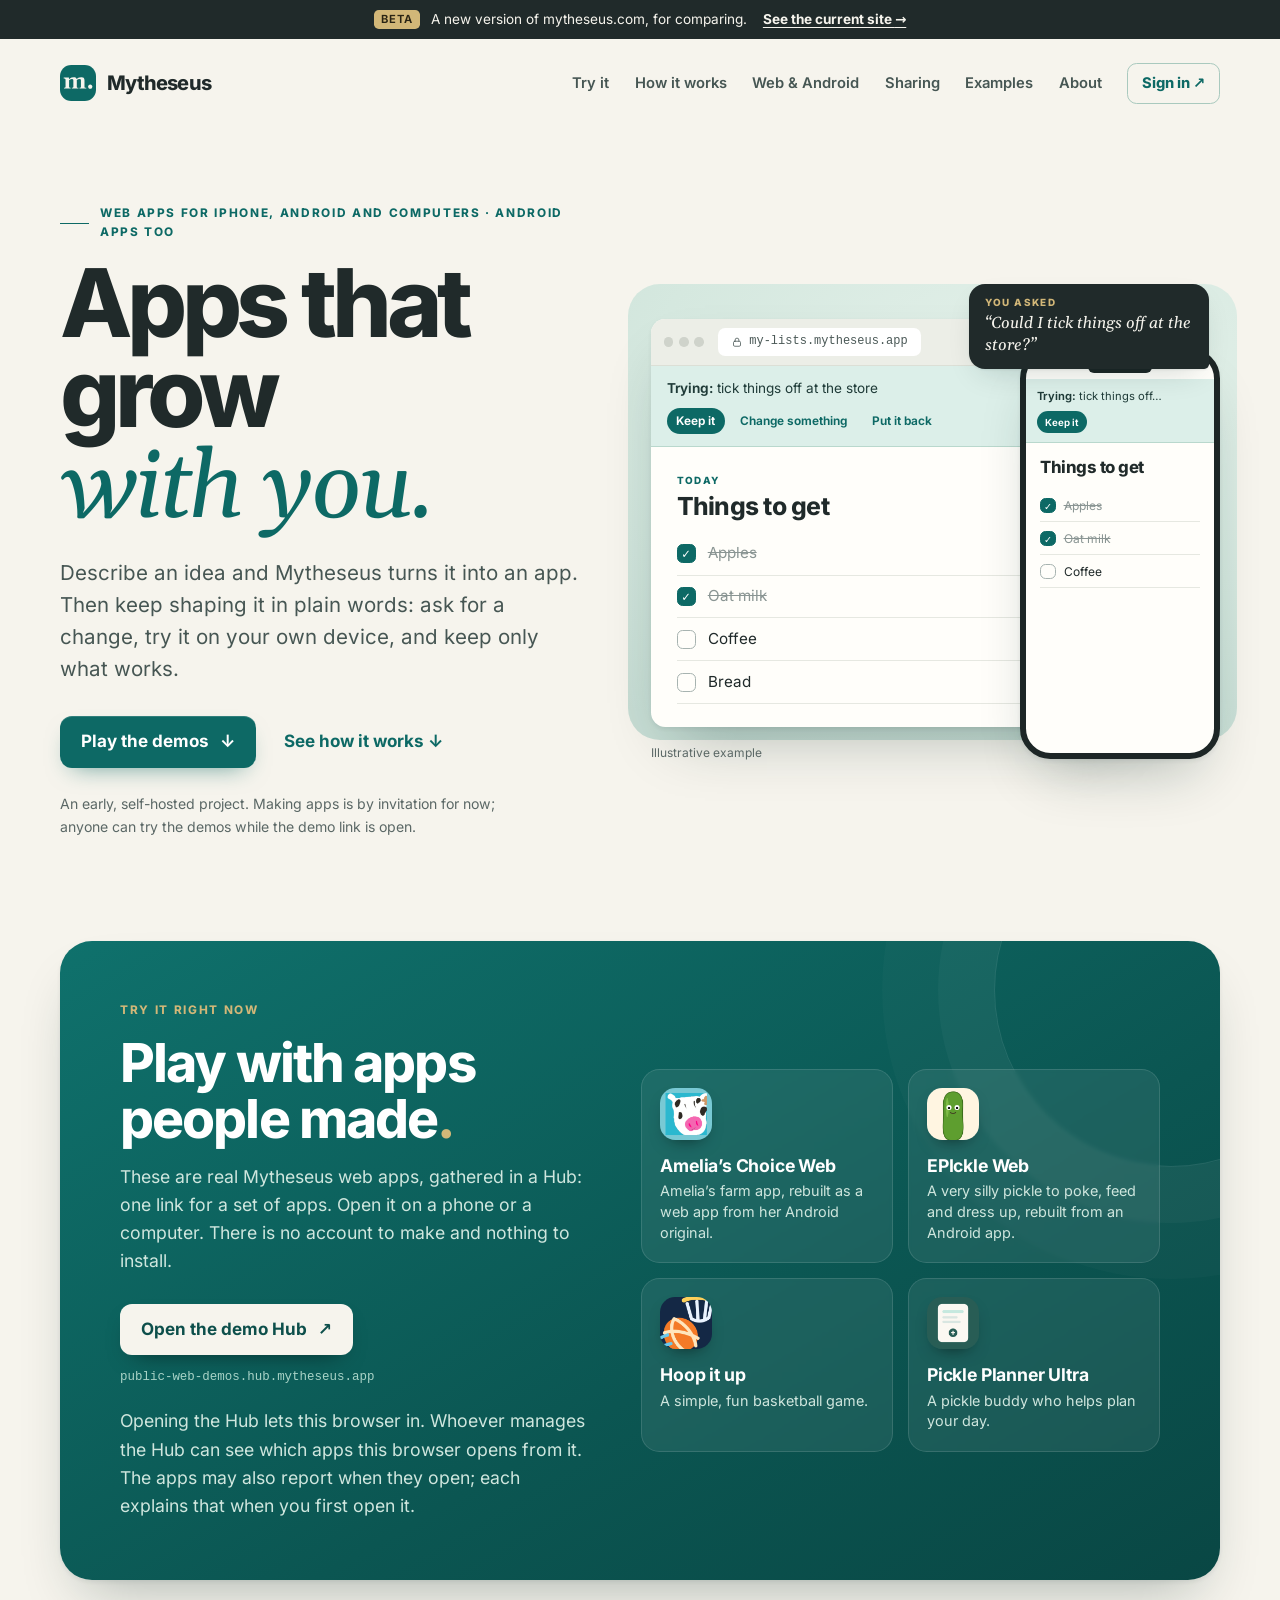
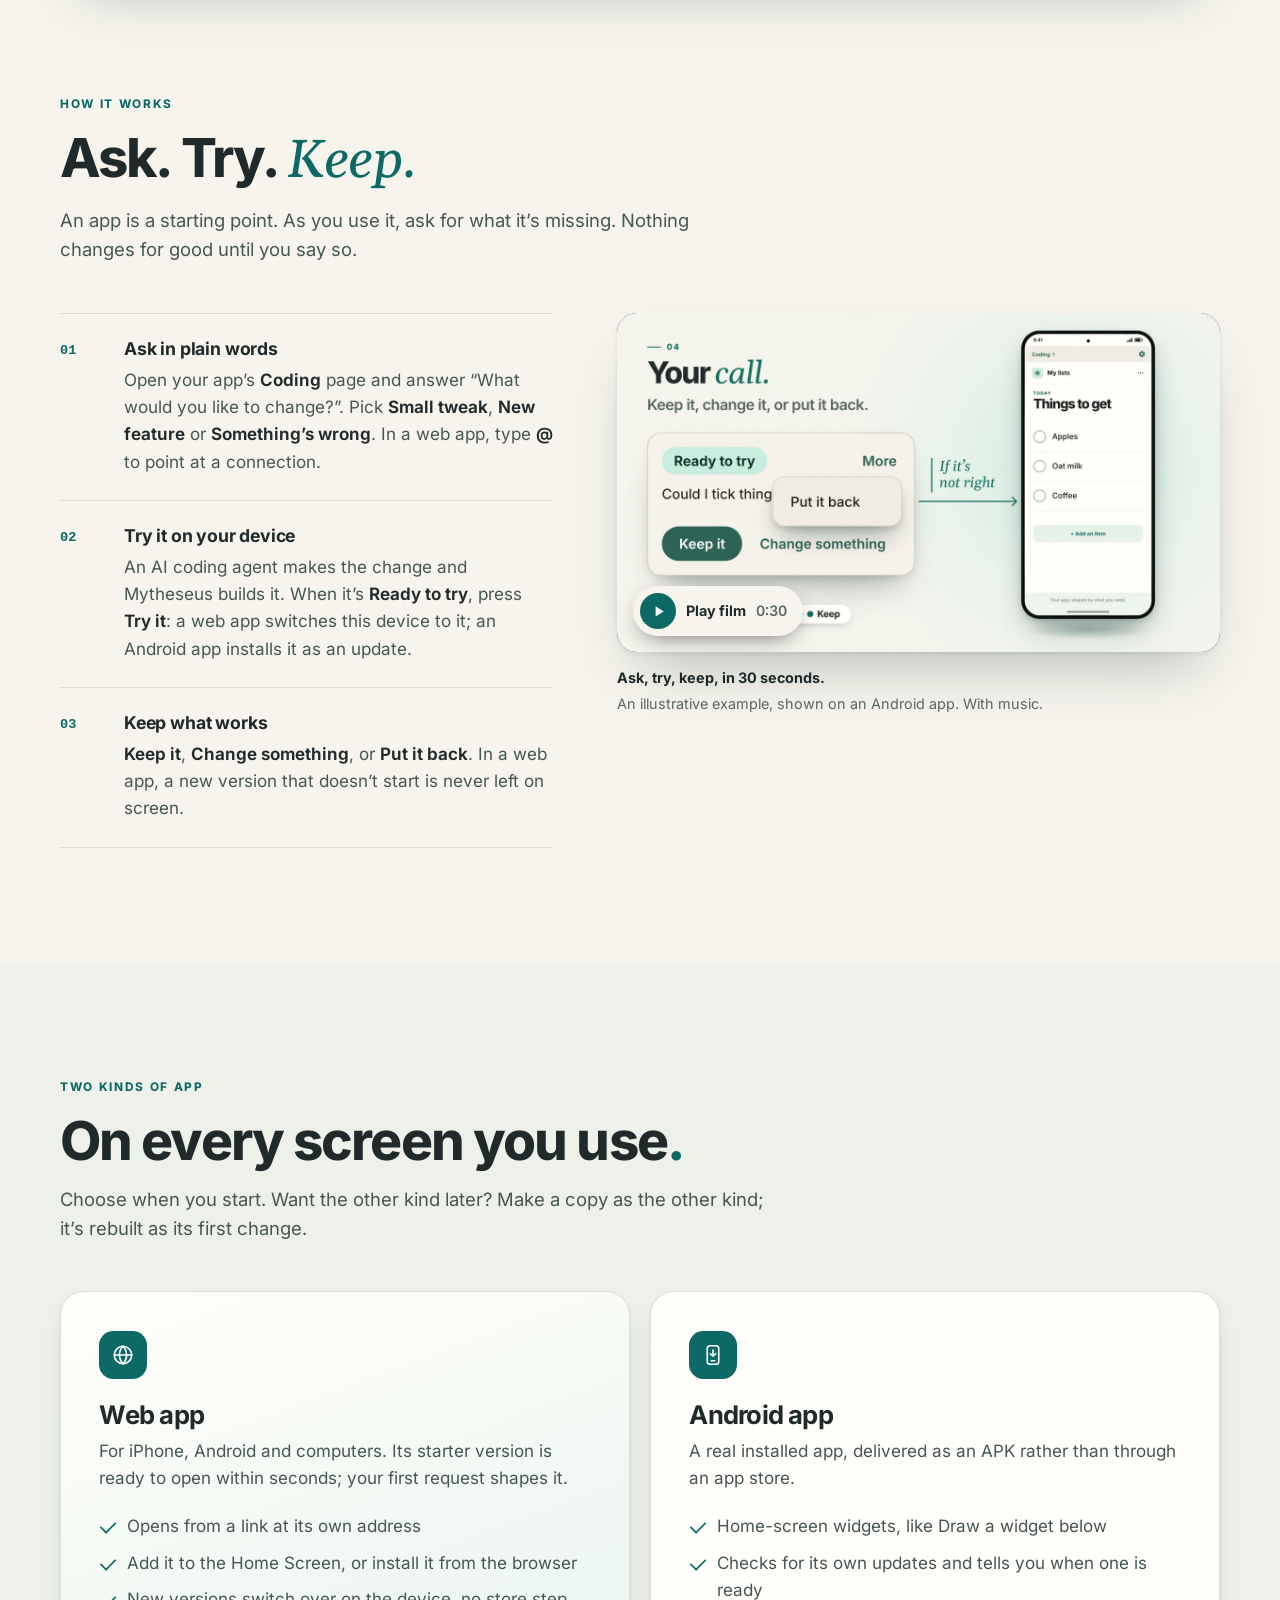
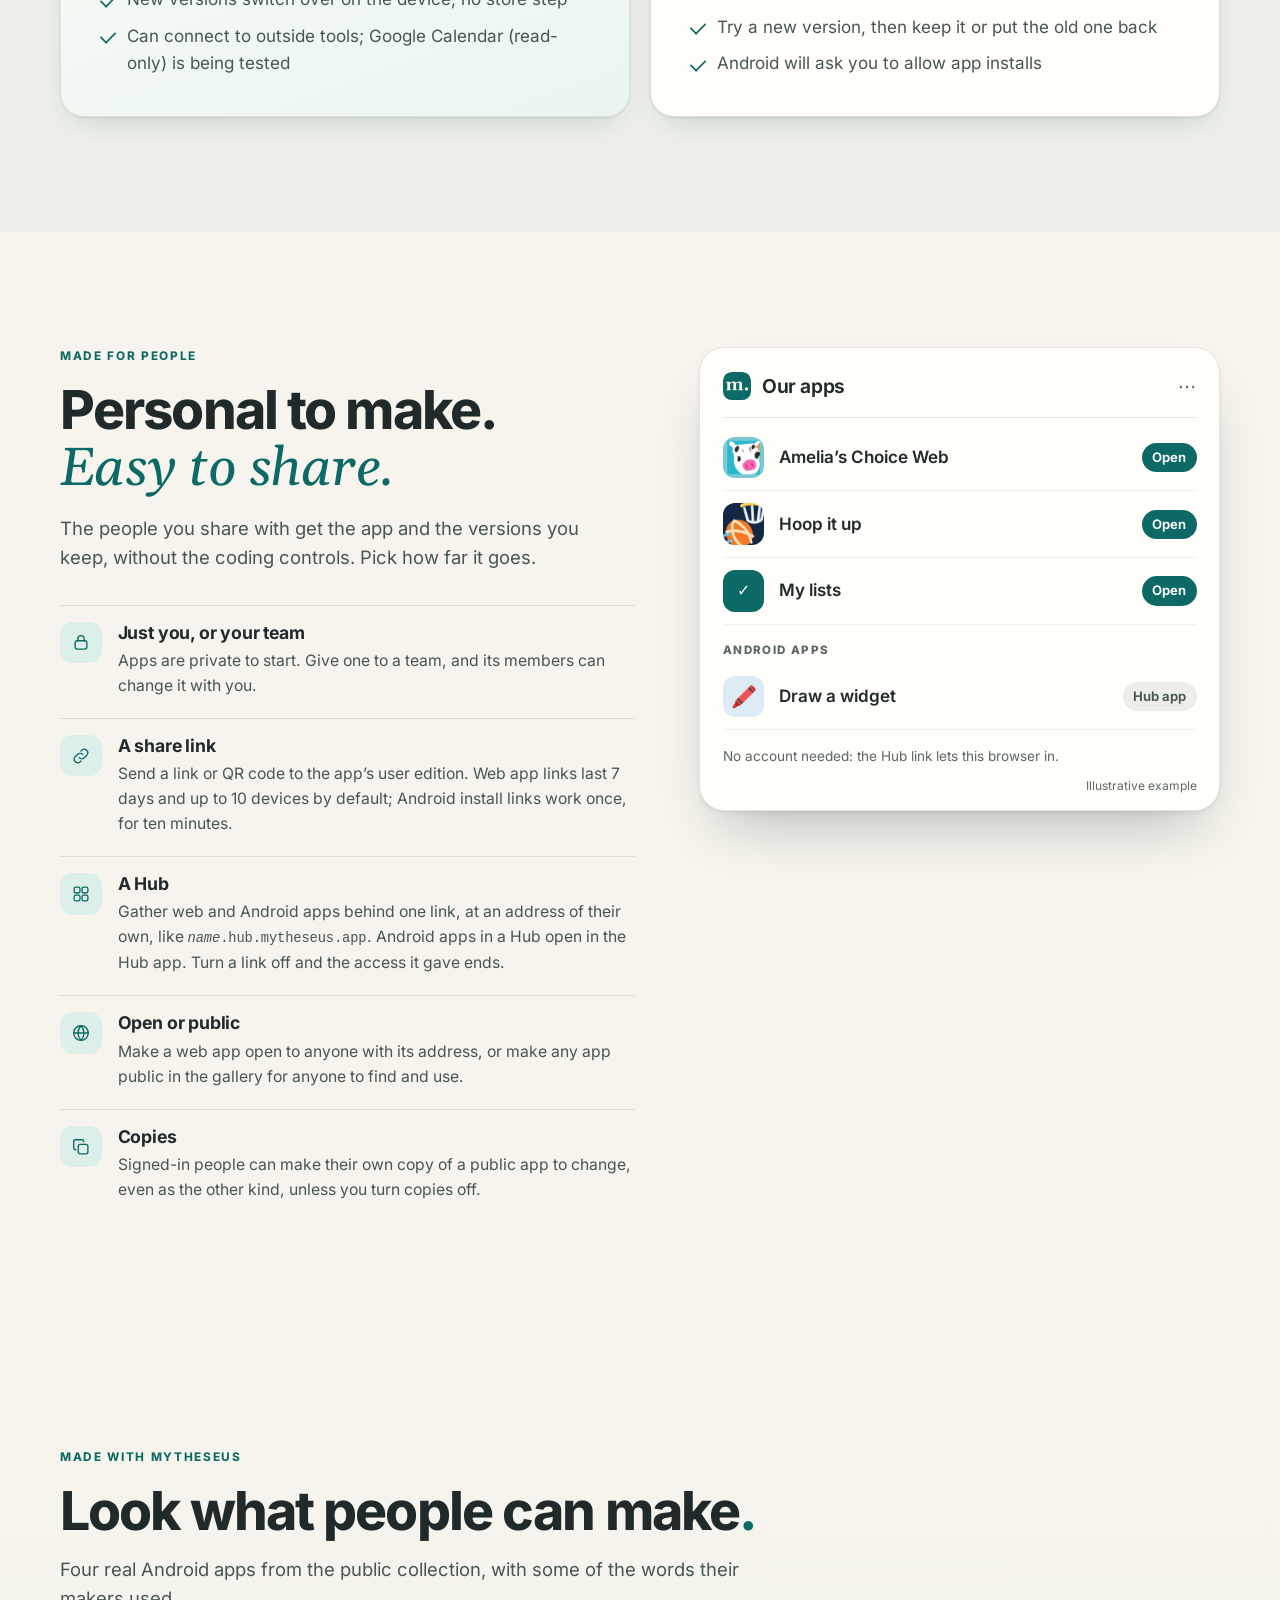
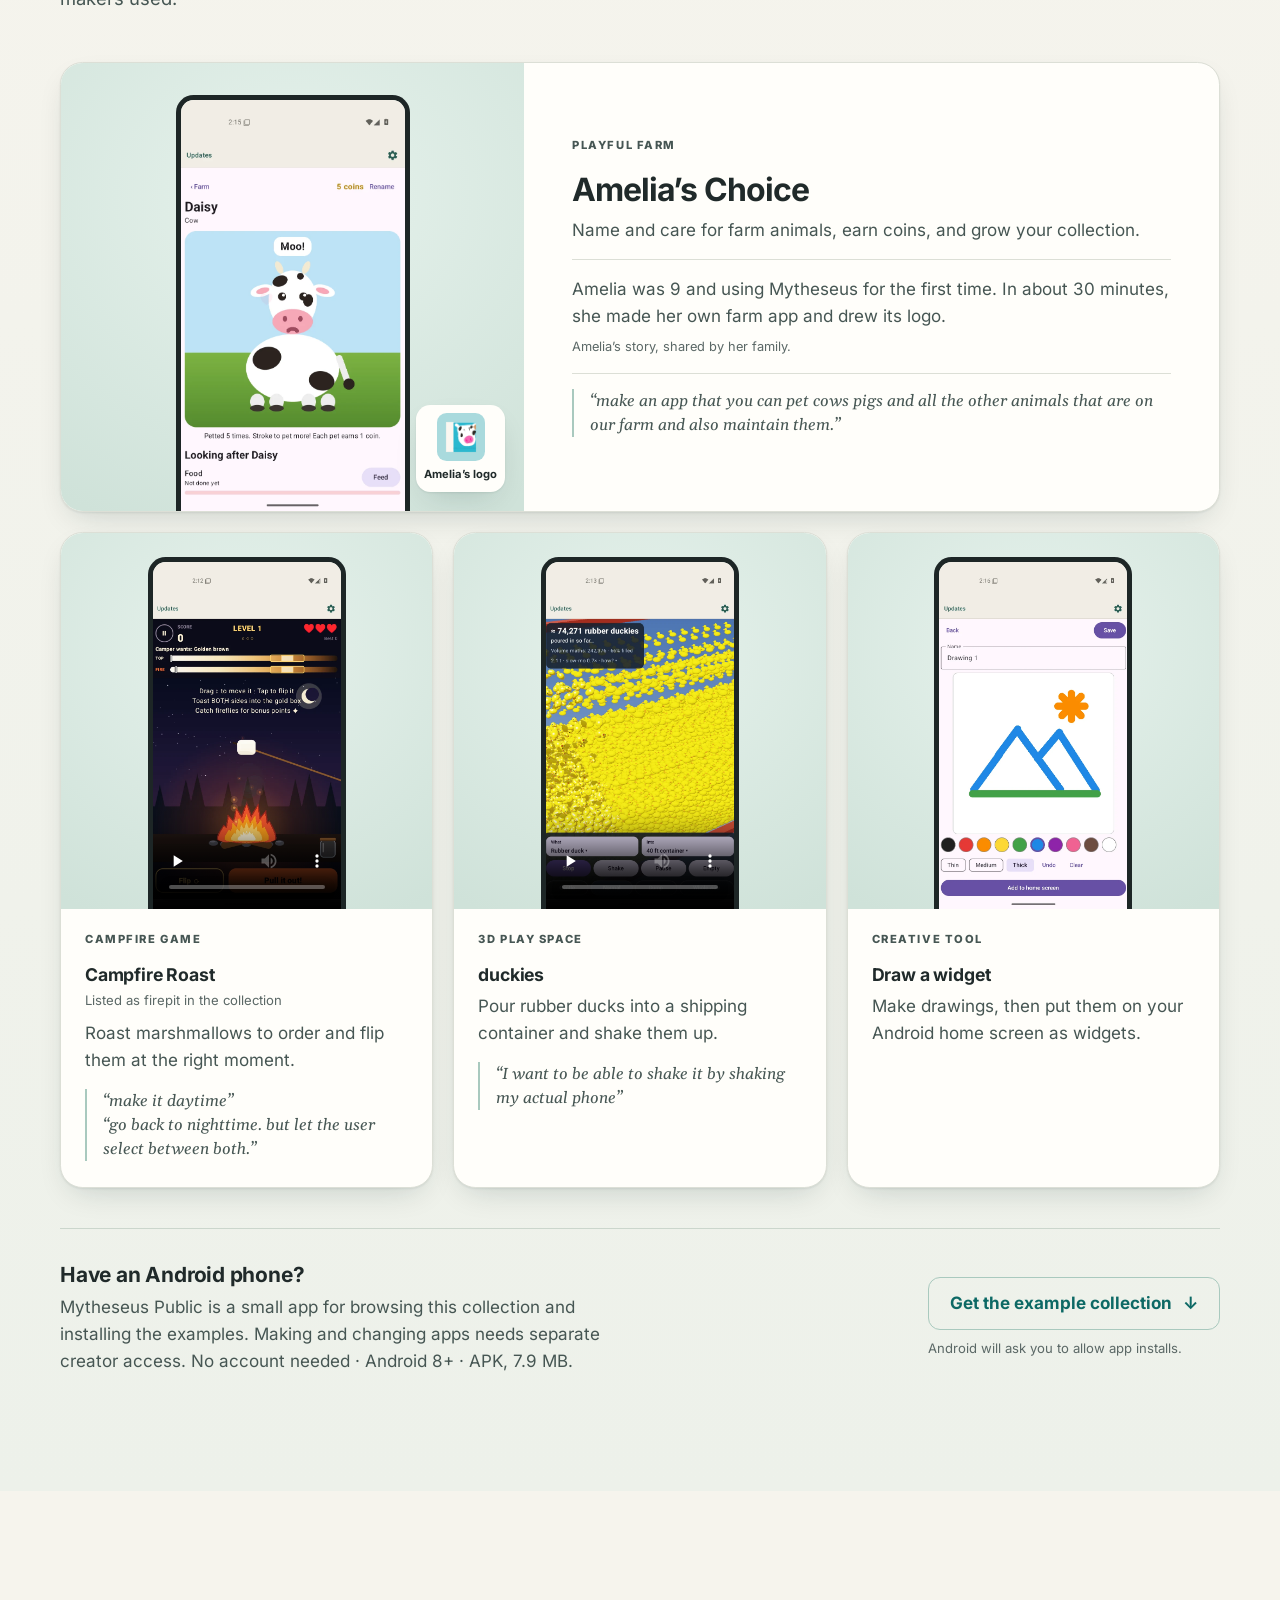
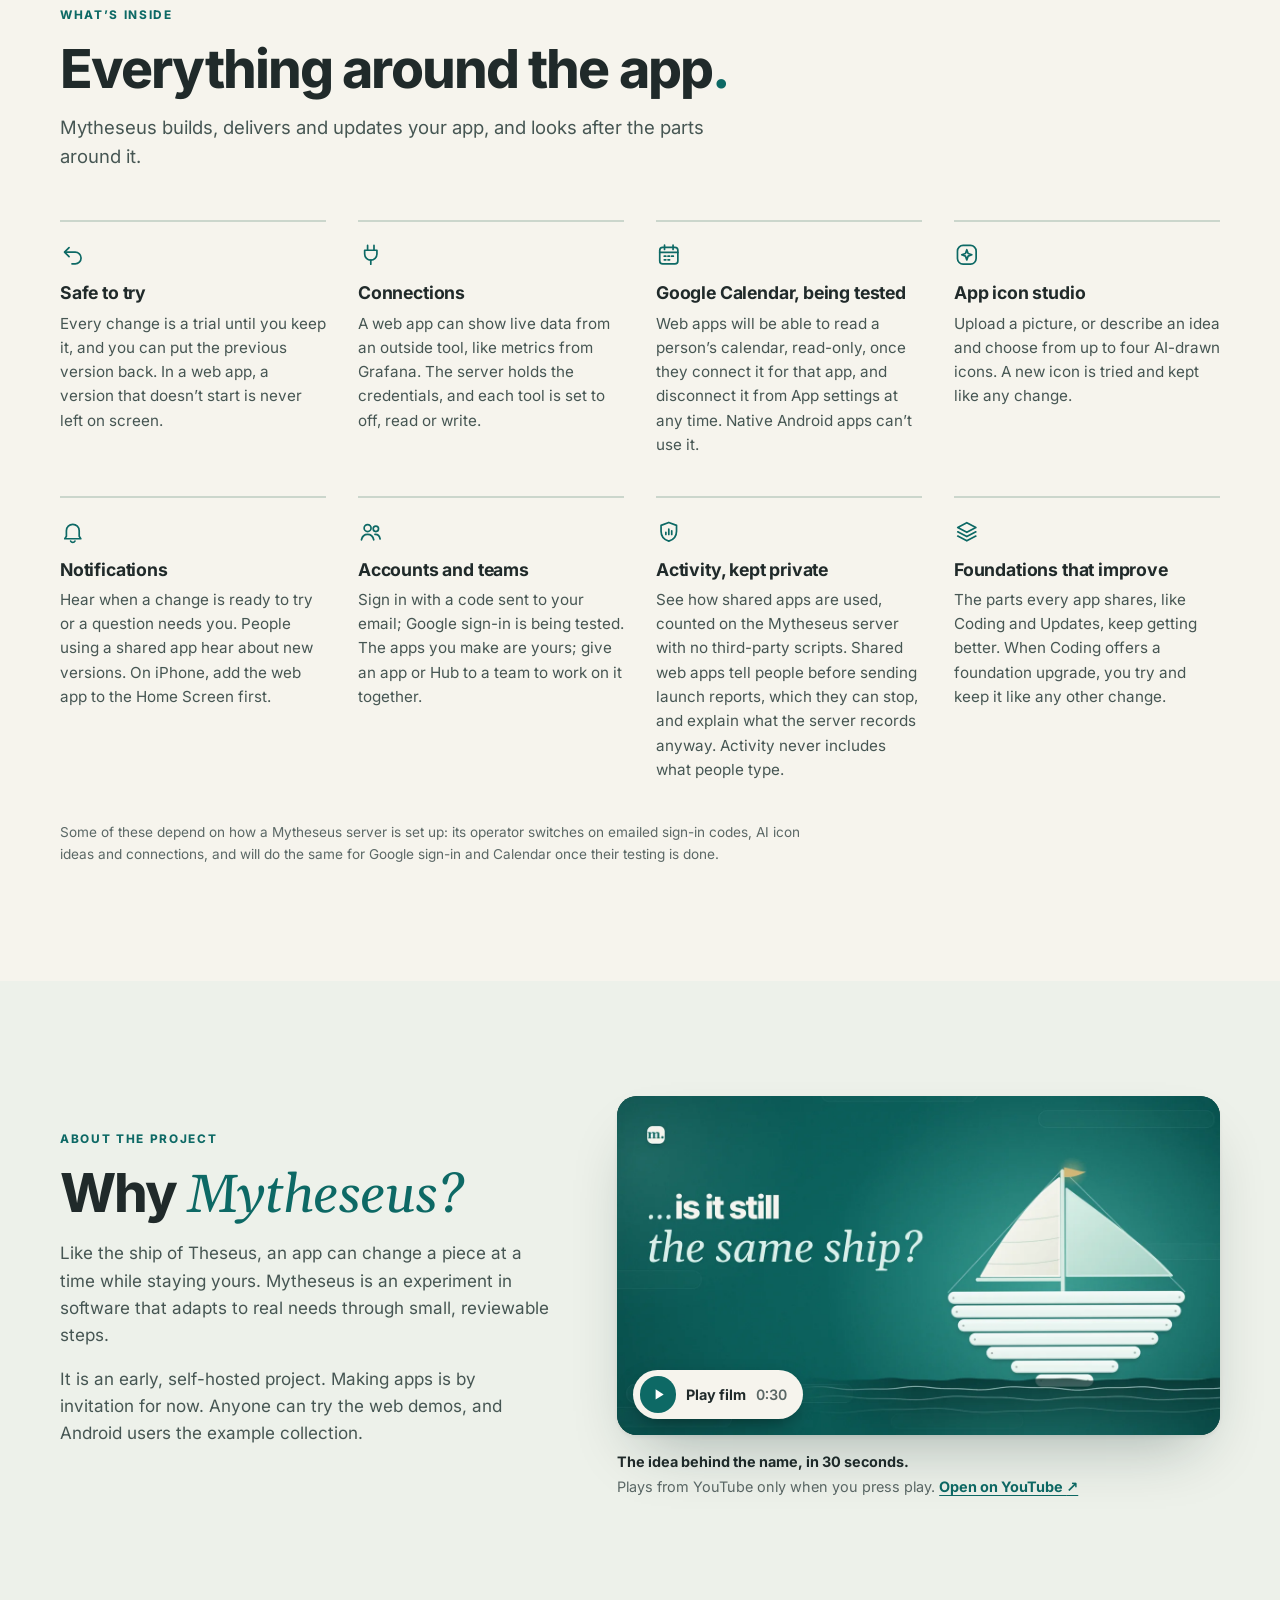
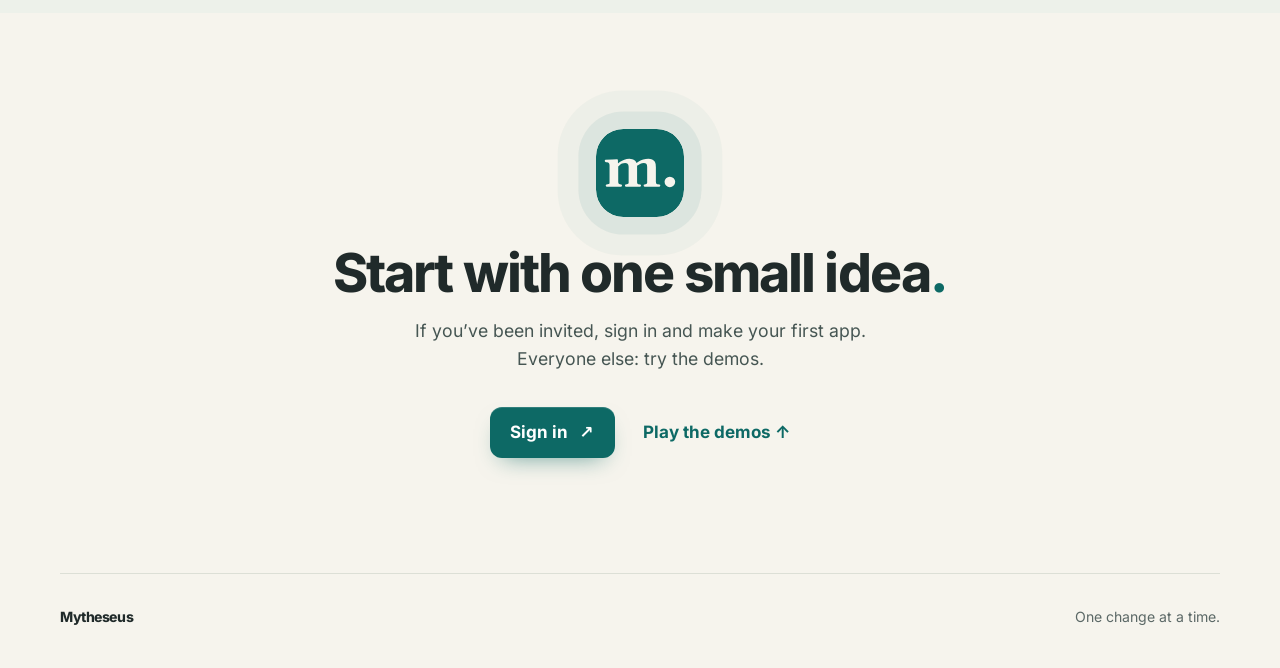
==== site/beta/index.html @ 596f17e4 "Sync website from mytheseus@4e22e05" ====
<!doctype html>
<html lang="en">
<head>
  <meta charset="utf-8">
  <meta name="viewport" content="width=device-width,initial-scale=1">
  <meta name="robots" content="noindex">
  <meta name="description" content="Turn an idea into an app and shape it with AI, one change at a time. Web apps for iPhone, Android and computers, native Android apps, and simple ways to share them.">
  <meta name="theme-color" content="#f6f4ed" media="(prefers-color-scheme: light)">
  <meta name="theme-color" content="#141311" media="(prefers-color-scheme: dark)">
  <meta name="color-scheme" content="light dark">
  <title>Mytheseus (beta site) — Apps that grow with you</title>
  <link rel="icon" href="../assets/brand/mark-32.png?v=cda996bf39dcf4b7" sizes="32x32" type="image/png">
  <link rel="icon" href="../assets/brand/mark.svg" type="image/svg+xml">
  <link rel="apple-touch-icon" href="../assets/brand/apple-touch-icon.png?v=3ce24ebae9d8134e">
  <link rel="preload" href="fonts/inter-latin-wght-normal.woff2" as="font" type="font/woff2" crossorigin>
  <style>img,video{max-width:100%;height:auto}</style>
  <link rel="stylesheet" href="beta.css?v=ef8650253be20860">
  <script src="beta.js?v=265631b23403c7bc" defer></script>
  <script src="../film.js?v=7a2a949a2ed2a302" defer></script>
</head>
<body>
<!-- brand:mark — the "m." tile, copied verbatim from brand/mark.svg (one source of truth; never redraw it here). -->
<svg class="sprite" width="0" height="0" aria-hidden="true" focusable="false">
  <symbol id="mytheseus-mark" viewBox="0 0 64 64"><rect width="64" height="64" rx="20" fill="#0d6965"/><path fill="#f6f4ed" d="M7.76 41.92Q7.42 41.92 7.25 41.62Q7.08 41.32 7.08 41.1Q7.08 40.44 7.74 40.36Q8.48 40.3 9.16 40.07Q9.85 39.84 9.85 39.28V26.39Q9.85 25.16 9.31 24.72Q8.77 24.28 8.08 24.2Q7.38 24.12 6.88 23.98Q6.68 23.88 6.54 23.72Q6.4 23.56 6.4 23.18Q6.4 22.94 6.52 22.63Q6.64 22.32 6.88 22.3Q9.63 22.18 11.92 22.11Q14.2 22.04 15.36 22.02Q15.52 22.02 15.72 22.18Q15.92 22.34 15.96 22.82V25.06Q16.38 24.6 17.6 23.8Q18.83 23 20.57 22.34Q22.3 21.68 24.28 21.68Q25.4 21.68 26.41 21.93Q27.43 22.18 28.23 22.85Q29.03 23.52 29.47 24.76Q30.12 24.26 31.37 23.54Q32.62 22.82 34.34 22.25Q36.07 21.68 38.13 21.68Q39.6 21.68 40.84 22.14Q42.08 22.6 42.81 23.88Q43.55 25.15 43.55 27.63V38.62Q43.55 39.48 43.98 39.82Q44.41 40.16 45 40.23Q45.59 40.3 46.09 40.36Q46.43 40.4 46.59 40.53Q46.75 40.66 46.75 41.1Q46.75 41.32 46.58 41.62Q46.41 41.92 46.06 41.92H35.35Q35.01 41.92 34.84 41.62Q34.67 41.32 34.67 41.1Q34.67 40.78 34.79 40.59Q34.91 40.4 35.29 40.36Q35.93 40.32 36.57 40.04Q37.21 39.76 37.21 39.28V27.73Q37.21 27.23 37.11 26.52Q37.01 25.81 36.52 25.27Q36.03 24.72 34.83 24.72Q33.28 24.72 32.01 25.38Q30.74 26.03 29.85 26.77Q29.87 26.97 29.87 27.19Q29.88 27.41 29.88 27.63V38.62Q29.88 39.48 30.22 39.82Q30.56 40.16 31.06 40.23Q31.56 40.3 32.06 40.36Q32.4 40.4 32.56 40.53Q32.72 40.66 32.72 41.1Q32.72 41.32 32.55 41.62Q32.38 41.92 32.04 41.92H21.72Q21.38 41.92 21.22 41.62Q21.05 41.32 21.05 41.1Q21.05 40.78 21.17 40.59Q21.29 40.4 21.66 40.36Q22.3 40.32 23.02 40.04Q23.74 39.76 23.74 39.28V27.73Q23.74 27.23 23.6 26.52Q23.46 25.81 22.92 25.27Q22.38 24.72 21.18 24.72Q19.91 24.72 18.99 25.13Q18.07 25.54 17.4 26.11Q16.74 26.69 16.16 27.21V38.62Q16.16 39.78 16.81 40.04Q17.45 40.3 18.19 40.36Q18.61 40.4 18.76 40.52Q18.91 40.64 18.91 41.1Q18.91 41.32 18.74 41.62Q18.57 41.92 18.23 41.92ZM49.86 38.4Q49.86 36.87 50.97 35.78Q52.07 34.69 53.71 34.69Q55.35 34.69 56.47 35.78Q57.6 36.87 57.6 38.4Q57.6 39.96 56.47 41.14Q55.35 42.32 53.71 42.32Q52.07 42.32 50.97 41.14Q49.86 39.96 49.86 38.4Z"/></symbol>
  <!-- /brand:mark -->
  <symbol id="i-globe" viewBox="0 0 24 24"><circle cx="12" cy="12" r="8.75"/><path d="M3.25 12h17.5M12 3.25c2.4 2.5 3.6 5.4 3.6 8.75s-1.2 6.25-3.6 8.75c-2.4-2.5-3.6-5.4-3.6-8.75S9.6 5.75 12 3.25z"/></symbol>
  <symbol id="i-phone" viewBox="0 0 24 24"><rect x="6.25" y="2.75" width="11.5" height="18.5" rx="2.75"/><path d="M12 7v6.25M9.4 10.7 12 13.3l2.6-2.6M10.25 17.75h3.5"/></symbol>
  <symbol id="i-people" viewBox="0 0 24 24"><circle cx="9" cy="8.5" r="3.25"/><path d="M3.25 19.5c.75-3.3 3-5 5.75-5s5 1.7 5.75 5"/><circle cx="16.75" cy="9.25" r="2.5"/><path d="M15.9 14.45c2.4-.2 4.3 1.3 4.85 4.3"/></symbol>
  <symbol id="i-copy" viewBox="0 0 24 24"><rect x="8.75" y="8.75" width="11.5" height="11.5" rx="2.5"/><path d="M15.25 5.75v-.5a2 2 0 0 0-2-2h-8a2 2 0 0 0-2 2v8a2 2 0 0 0 2 2h.5"/></symbol>
  <symbol id="i-sparkle" viewBox="0 0 24 24"><rect x="3.25" y="3.25" width="17.5" height="17.5" rx="5.25"/><path d="m12 7.25 1.25 3.5 3.5 1.25-3.5 1.25L12 16.75l-1.25-3.5-3.5-1.25 3.5-1.25z"/></symbol>
  <symbol id="i-bell" viewBox="0 0 24 24"><path d="M6 16.25V11a6 6 0 0 1 12 0v5.25l1.5 2.25h-15z"/><path d="M10 20.75a2.25 2.25 0 0 0 4 0"/></symbol>
  <symbol id="i-calendar" viewBox="0 0 24 24"><rect x="3.5" y="5" width="17" height="15.5" rx="2.75"/><path d="M3.5 9.75h17M8 3v4M16 3v4M7.75 13.25h1.5M11.25 13.25h1.5M14.75 13.25h1.5M7.75 16.75h1.5M11.25 16.75h1.5"/></symbol>
  <symbol id="i-shield" viewBox="0 0 24 24"><path d="M12 3.25 19.25 6v5.5c0 4.5-3 8-7.25 9.25C7.75 19.5 4.75 16 4.75 11.5V6z"/><path d="M9.25 14.5v-2M12 14.5v-5M14.75 14.5V11"/></symbol>
  <symbol id="i-layers" viewBox="0 0 24 24"><path d="m12 3.5 8.5 4.5-8.5 4.5L3.5 8z"/><path d="m3.5 12 8.5 4.5 8.5-4.5M3.5 16l8.5 4.5 8.5-4.5"/></symbol>
  <symbol id="i-link" viewBox="0 0 24 24"><path d="M10 14a4.25 4.25 0 0 0 6 0l3-3a4.25 4.25 0 0 0-6-6l-1 1"/><path d="M14 10a4.25 4.25 0 0 0-6 0l-3 3a4.25 4.25 0 0 0 6 6l1-1"/></symbol>
  <symbol id="i-grid" viewBox="0 0 24 24"><rect x="3.75" y="3.75" width="7" height="7" rx="2"/><rect x="13.25" y="3.75" width="7" height="7" rx="2"/><rect x="3.75" y="13.25" width="7" height="7" rx="2"/><rect x="13.25" y="13.25" width="7" height="7" rx="2"/></symbol>
  <symbol id="i-plug" viewBox="0 0 24 24"><path d="M9 3.25v4.5M15 3.25v4.5M6.25 7.75h11.5v3.5a5.75 5.75 0 0 1-11.5 0z"/><path d="M12 17v3.75"/></symbol>
  <symbol id="i-undo" viewBox="0 0 24 24"><path d="M8.5 5.25 4.25 9.5l4.25 4.25"/><path d="M4.75 9.5h9.5a5.5 5.5 0 0 1 0 11h-3"/></symbol>
  <symbol id="i-lock" viewBox="0 0 24 24"><rect x="5" y="10.5" width="14" height="10" rx="2.5"/><path d="M8.25 10.5V8a3.75 3.75 0 0 1 7.5 0v2.5"/></symbol>
  <symbol id="i-play" viewBox="0 0 24 24"><path d="M8.5 5.6v12.8L18.6 12z"/></symbol>
</svg>
<a class="skip" href="#main">Skip to content</a>
<div class="beta-bar" role="region" aria-label="Beta notice"><span><b>Beta</b> A new version of mytheseus.com, for comparing.</span> <a href="../">See the current site <span aria-hidden="true">→</span></a></div>
<header class="wrap masthead">
  <a class="wordmark" href="#top" aria-label="Mytheseus home"><svg class="brand-mark" width="36" height="36" aria-hidden="true" focusable="false"><use href="#mytheseus-mark"/></svg><span>Mytheseus</span></a>
  <nav aria-label="Main navigation"><a href="#try">Try it</a><a href="#how">How it works</a><a href="#everywhere">Web &amp; Android</a><a href="#share">Sharing</a><a href="#made">Examples</a><a href="#about">About</a><a class="nav-signin" href="https://admin.mytheseus.com/admin">Sign in <span aria-hidden="true">↗</span></a></nav>
</header>

<main id="main">
  <section class="hero" id="top" aria-labelledby="headline"><div class="wrap hero-grid">
    <div class="hero-copy">
      <p class="eyebrow"><span class="eyebrow-line" aria-hidden="true"></span> Web apps for iPhone, Android and computers · Android apps too</p>
      <h1 id="headline">Apps that grow <em>with&nbsp;you.</em></h1>
      <p class="lead">Describe an idea and Mytheseus turns it into an app. Then keep shaping it in plain words: ask for a change, try it on your own device, and keep only what works.</p>
      <div class="hero-actions">
        <a class="button" href="#try">Play the demos <span aria-hidden="true">↓</span></a>
        <a class="text-link" href="#how">See how it works <span aria-hidden="true">↓</span></a>
      </div>
      <p class="hero-note">An early, self-hosted project. Making apps is by invitation for now; anyone can try the demos while the demo link is open.</p>
    </div>

    <div class="stage" role="img" aria-label="Illustration: the same list app open in a browser on a computer and on a phone. A banner reads: Trying: tick things off at the store, with the choices Keep it, Change something and Put it back.">
      <div class="browser" aria-hidden="true">
        <div class="browser-bar"><span class="dots"><i></i><i></i><i></i></span><span class="url"><svg width="12" height="12"><use href="#i-lock"/></svg>my-lists.mytheseus.app</span></div>
        <div class="browser-body">
          <div class="mock-trial">
            <p><b>Trying:</b> tick things off at the store</p>
            <div class="mock-trial-actions"><span class="mock-btn filled">Keep it</span><span class="mock-btn">Change something</span><span class="mock-btn">Put it back</span></div>
          </div>
          <div class="mock-app">
            <span class="mock-kicker">TODAY</span>
            <h2>Things to get</h2>
            <div class="mock-row done"><span class="mock-check">✓</span><s>Apples</s></div>
            <div class="mock-row done"><span class="mock-check">✓</span><s>Oat milk</s></div>
            <div class="mock-row"><span class="mock-check"></span>Coffee</div>
            <div class="mock-row"><span class="mock-check"></span>Bread</div>
          </div>
        </div>
      </div>
      <div class="handset" aria-hidden="true">
        <div class="handset-notch"></div>
        <div class="mock-trial small"><p><b>Trying:</b> tick things off…</p><div class="mock-trial-actions"><span class="mock-btn filled">Keep it</span></div></div>
        <div class="mock-app small">
          <h2>Things to get</h2>
          <div class="mock-row done"><span class="mock-check">✓</span><s>Apples</s></div>
          <div class="mock-row done"><span class="mock-check">✓</span><s>Oat milk</s></div>
          <div class="mock-row"><span class="mock-check"></span>Coffee</div>
        </div>
      </div>
      <div class="ask-bubble" aria-hidden="true"><span class="ask-label">You asked</span>“Could I tick things off at the store?”</div>
      <p class="stage-note">Illustrative example</p>
    </div>
  </div></section>

  <section class="try" id="try" aria-labelledby="try-title"><div class="wrap">
    <div class="try-panel">
      <div class="try-copy">
        <p class="eyebrow eyebrow-light">TRY IT RIGHT NOW</p>
        <h2 id="try-title">Play with apps people made<span class="stop">.</span></h2>
        <p>These are real Mytheseus web apps, gathered in a Hub: one link for a set of apps. Open it on a phone or a computer. There is no account to make and nothing to install.</p>
        <div class="try-actions">
          <a class="button button-light" href="https://public-web-demos.hub.mytheseus.app/#mhi_gLwTPuOuIFvYmkxHh0XA6Bs_ODqBuXev" data-hub-link>Open the demo Hub <span aria-hidden="true">↗</span><span class="visually-hidden"> (opens the Hub site)</span></a>
          <span class="try-meta">public-web-demos.hub.mytheseus.app</span>
        </div>
        <p class="try-fine">Opening the Hub lets this browser in. Whoever manages the Hub can see which apps this browser opens from it. The apps may also report when they open; each explains that when you first open it.</p>
      </div>
      <ul class="demo-grid" aria-label="Apps in the demo Hub">
        <li class="demo"><span class="demo-icon"><img src="media/icon-amelia.png?v=41faae98f872f49b" alt="" width="52" height="52" loading="lazy"></span><div><h3>Amelia’s Choice Web</h3><p>Amelia’s farm app, rebuilt as a web app from her Android original.</p></div></li>
        <li class="demo"><span class="demo-icon"><img src="media/icon-epickle.png?v=0519c1f85e9ff4dc" alt="" width="52" height="52" loading="lazy"></span><div><h3>EPIckle Web</h3><p>A very silly pickle to poke, feed and dress up, rebuilt from an Android app.</p></div></li>
        <li class="demo"><span class="demo-icon"><img src="media/icon-hoop.png?v=9542d0c0d8491182" alt="" width="52" height="52" loading="lazy"></span><div><h3>Hoop it up</h3><p>A simple, fun basketball game.</p></div></li>
        <li class="demo"><span class="demo-icon"><img src="media/icon-planner.png?v=f34289fd0f59f2e8" alt="" width="52" height="52" loading="lazy"></span><div><h3>Pickle Planner Ultra</h3><p>A pickle buddy who helps plan your day.</p></div></li>
      </ul>
    </div>
  </div></section>

  <section class="how" id="how" aria-labelledby="how-title"><div class="wrap">
    <div class="section-head"><p class="eyebrow">HOW IT WORKS</p><h2 id="how-title">Ask. Try. <em>Keep.</em></h2><p>An app is a starting point. As you use it, ask for what it’s missing. Nothing changes for good until you say so.</p></div>
    <div class="how-grid">
      <ol class="steps">
        <li><span class="step-n">01</span><div><h3>Ask in plain words</h3><p>Open your app’s <b>Coding</b> page and answer “What would you like to change?”. Pick <b>Small tweak</b>, <b>New feature</b> or <b>Something’s wrong</b>. In a web app, type <b>@</b> to point at a connection.</p></div></li>
        <li><span class="step-n">02</span><div><h3>Try it on your device</h3><p>An AI coding agent makes the change and Mytheseus builds it. When it’s <b>Ready to try</b>, press <b>Try it</b>: a web app switches this device to it; an Android app installs it as an update.</p></div></li>
        <li><span class="step-n">03</span><div><h3>Keep what works</h3><p><b>Keep it</b>, <b>Change something</b>, or <b>Put it back</b>. In a web app, a new version that doesn’t start is never left on screen.</p></div></li>
      </ol>
      <figure class="film film-local">
        <div class="film-frame" data-local-film>
          <video id="film-ask" aria-label="Ask, try, keep: a 30-second film, with music" preload="none" playsinline controls poster="media/film-ask-try-keep.webp?v=42c062b34494ef73" aria-describedby="film-ask-note"><source src="media/film-ask-try-keep.mp4?v=5a251652c4fdc89e" type="video/mp4">Your browser cannot play this film. <a href="media/film-ask-try-keep.mp4?v=5a251652c4fdc89e">Download it</a>.</video>
          <button class="film-play" type="button" data-play-film aria-controls="film-ask" hidden><svg viewBox="0 0 24 24" aria-hidden="true" focusable="false"><use href="#i-play"/></svg><span>Play film</span><span class="film-length">0:30</span></button>
        </div>
        <figcaption id="film-ask-note"><strong>Ask, try, keep, in 30 seconds.</strong><span>An illustrative example, shown on an Android app. With music.</span></figcaption>
      </figure>
    </div>
  </div></section>

  <section class="everywhere" id="everywhere" aria-labelledby="everywhere-title"><div class="wrap">
    <div class="section-head"><p class="eyebrow">TWO KINDS OF APP</p><h2 id="everywhere-title">On every screen you use<span class="stop">.</span></h2><p>Choose when you start. Want the other kind later? Make a copy as the other kind; it’s rebuilt as its first change.</p></div>
    <div class="kinds">
      <article class="kind kind-web">
        <span class="kind-icon"><svg width="24" height="24" aria-hidden="true" focusable="false"><use href="#i-globe"/></svg></span>
        <h3>Web app</h3>
        <p class="kind-lead">For iPhone, Android and computers. Its starter version is ready to open within seconds; your first request shapes it.</p>
        <ul class="ticks">
          <li>Opens from a link at its own address</li>
          <li>Add it to the Home Screen, or install it from the browser</li>
          <li>New versions switch over on the device, no store step</li>
          <li>Can connect to outside tools; Google Calendar (read-only) is being tested</li>
        </ul>
      </article>
      <article class="kind kind-android">
        <span class="kind-icon"><svg width="24" height="24" aria-hidden="true" focusable="false"><use href="#i-phone"/></svg></span>
        <h3>Android app</h3>
        <p class="kind-lead">A real installed app, delivered as an APK rather than through an app store.</p>
        <ul class="ticks">
          <li>Home-screen widgets, like Draw a widget below</li>
          <li>Checks for its own updates and tells you when one is ready</li>
          <li>Try a new version, then keep it or put the old one back</li>
          <li>Android will ask you to allow app installs</li>
        </ul>
      </article>
    </div>
  </div></section>

  <section class="share" id="share" aria-labelledby="share-title"><div class="wrap share-grid">
    <div class="share-copy">
      <p class="eyebrow">MADE FOR PEOPLE</p>
      <h2 id="share-title">Personal to make.<br><em>Easy to share.</em></h2>
      <p>The people you share with get the app and the versions you keep, without the coding controls. Pick how far it goes.</p>
      <ol class="ladder">
        <li><span class="ladder-icon"><svg width="20" height="20" aria-hidden="true" focusable="false"><use href="#i-lock"/></svg></span><div><h3>Just you, or your team</h3><p>Apps are private to start. Give one to a team, and its members can change it with you.</p></div></li>
        <li><span class="ladder-icon"><svg width="20" height="20" aria-hidden="true" focusable="false"><use href="#i-link"/></svg></span><div><h3>A share link</h3><p>Send a link or QR code to the app’s user edition. Web app links last 7 days and up to 10 devices by default; Android install links work once, for ten minutes.</p></div></li>
        <li><span class="ladder-icon"><svg width="20" height="20" aria-hidden="true" focusable="false"><use href="#i-grid"/></svg></span><div><h3>A Hub</h3><p>Gather web and Android apps behind one link, at an address of their own, like <span class="mono"><i>name</i>.hub.mytheseus.app</span>. Android apps in a Hub open in the Hub app. Turn a link off and the access it gave ends.</p></div></li>
        <li><span class="ladder-icon"><svg width="20" height="20" aria-hidden="true" focusable="false"><use href="#i-globe"/></svg></span><div><h3>Open or public</h3><p>Make a web app open to anyone with its address, or make any app public in the gallery for anyone to find and use.</p></div></li>
        <li><span class="ladder-icon"><svg width="20" height="20" aria-hidden="true" focusable="false"><use href="#i-copy"/></svg></span><div><h3>Copies</h3><p>Signed-in people can make their own copy of a public app to change, even as the other kind, unless you turn copies off.</p></div></li>
      </ol>
    </div>
    <div class="hub-mock" role="img" aria-label="Illustration of a Hub page named Our apps, listing three web apps with Open buttons, and one Android app.">
      <div class="hub-top" aria-hidden="true"><svg width="28" height="28"><use href="#mytheseus-mark"/></svg><b>Our apps</b><span class="hub-gear">⋯</span></div>
      <ul aria-hidden="true">
        <li><span class="hub-tile"><img src="media/icon-amelia.png?v=41faae98f872f49b" alt="" width="52" height="52" loading="lazy"></span><span>Amelia’s Choice Web</span><span class="mock-btn filled">Open</span></li>
        <li><span class="hub-tile"><img src="media/icon-hoop.png?v=9542d0c0d8491182" alt="" width="52" height="52" loading="lazy"></span><span>Hoop it up</span><span class="mock-btn filled">Open</span></li>
        <li><span class="hub-tile t3">✓</span><span>My lists</span><span class="mock-btn filled">Open</span></li>
        <li class="hub-section">Android apps</li>
        <li><span class="hub-tile t4">🖍️</span><span>Draw a widget</span><span class="mock-btn">Hub app</span></li>
      </ul>
      <p class="hub-note" aria-hidden="true">No account needed: the Hub link lets this browser in.</p>
      <p class="stage-note">Illustrative example</p>
    </div>
  </div></section>

  <section class="made" id="made" aria-labelledby="made-title"><div class="wrap">
    <div class="section-head"><p class="eyebrow">MADE WITH MYTHESEUS</p><h2 id="made-title">Look what people can make<span class="stop">.</span></h2><p>Four real Android apps from the public collection, with some of the words their makers used.</p></div>
    <div class="examples">
      <article class="example example-feature">
        <div class="example-media"><img src="../assets/amelia.webp?v=8ebc7cbb2e67f4e0" alt="Amelia’s Choice screen showing Daisy the cow saying Moo and care controls" loading="lazy" width="720" height="1280"><span class="example-badge"><img src="../assets/amelia-icon.png?v=77487d9a34a25813" alt="" width="48" height="48">Amelia’s logo</span></div>
        <div class="example-copy">
          <p class="example-kind">Playful farm</p>
          <h3>Amelia’s Choice</h3>
          <p>Name and care for farm animals, earn coins, and grow your collection.</p>
          <p class="example-story">Amelia was 9 and using Mytheseus for the first time. In about 30 minutes, she made her own farm app and drew its logo.<span class="story-credit">Amelia’s story, shared by her family.</span></p>
          <blockquote>“make an app that you can pet cows pigs and all the other animals that are on our farm and also maintain them.”</blockquote>
        </div>
      </article>
      <article class="example">
        <div class="example-media"><video id="ex-campfire" controls playsinline preload="none" loop poster="../assets/campfire.webp?v=bdd445089912da83" aria-label="Campfire Roast gameplay, silent" aria-describedby="ex-campfire-d"><source src="../assets/campfire.mp4?v=c3b213e18d615fd6" type="video/mp4">Your browser cannot play this preview.</video><span class="visually-hidden" id="ex-campfire-d">Flames flicker beneath a marshmallow as it moves toward the fire, turns, and is pulled away.</span></div>
        <div class="example-copy"><p class="example-kind">Campfire game</p><h3>Campfire Roast</h3><p class="example-listed">Listed as firepit in the collection</p><p>Roast marshmallows to order and flip them at the right moment.</p><blockquote>“make it daytime”<br>“go back to nighttime. but let the user select between both.”</blockquote></div>
      </article>
      <article class="example">
        <div class="example-media"><video id="ex-duckies" controls playsinline preload="none" loop poster="../assets/duckies.webp?v=5df336da626911a8" aria-label="duckies gameplay, silent" aria-describedby="ex-duckies-d"><source src="../assets/duckies.mp4?v=edea4f87f4a8ec25" type="video/mp4">Your browser cannot play this preview.</video><span class="visually-hidden" id="ex-duckies-d">A shipping container full of yellow rubber ducks shakes while the viewpoint rotates around it.</span></div>
        <div class="example-copy"><p class="example-kind">3D play space</p><h3>duckies</h3><p>Pour rubber ducks into a shipping container and shake them up.</p><blockquote>“I want to be able to shake it by shaking my actual phone”</blockquote></div>
      </article>
      <article class="example">
        <div class="example-media"><img src="../assets/draw.webp?v=1ece2ef2fe9ee538" alt="Draw a widget screen showing a mountain and sun drawing" loading="lazy" width="720" height="1280"></div>
        <div class="example-copy"><p class="example-kind">Creative tool</p><h3>Draw a widget</h3><p>Make drawings, then put them on your Android home screen as widgets.</p></div>
      </article>
    </div>
    <div class="collection">
      <div><h3>Have an Android phone?</h3><p>Mytheseus Public is a small app for browsing this collection and installing the examples. Making and changing apps needs separate creator access. No account needed · Android 8+ · APK, 7.9 MB.</p></div>
      <div class="collection-action"><a class="button button-outline" href="../downloads/mytheseus-public.apk" download>Get the example collection <span aria-hidden="true">↓</span></a><p>Android will ask you to allow app installs.</p></div>
    </div>
  </div></section>

  <section class="inside" id="inside" aria-labelledby="inside-title"><div class="wrap">
    <div class="section-head"><p class="eyebrow">WHAT’S INSIDE</p><h2 id="inside-title">Everything around the app<span class="stop">.</span></h2><p>Mytheseus builds, delivers and updates your app, and looks after the parts around it.</p></div>
    <ul class="feature-grid">
      <li class="feature"><svg class="feature-icon" width="22" height="22" aria-hidden="true" focusable="false"><use href="#i-undo"/></svg><h3>Safe to try</h3><p>Every change is a trial until you keep it, and you can put the previous version back. In a web app, a version that doesn’t start is never left on screen.</p></li>
      <li class="feature"><svg class="feature-icon" width="22" height="22" aria-hidden="true" focusable="false"><use href="#i-plug"/></svg><h3>Connections</h3><p>A web app can show live data from an outside tool, like metrics from Grafana. The server holds the credentials, and each tool is set to off, read or write.</p></li>
      <li class="feature"><svg class="feature-icon" width="22" height="22" aria-hidden="true" focusable="false"><use href="#i-calendar"/></svg><h3>Google Calendar, being tested</h3><p>Web apps will be able to read a person’s calendar, read-only, once they connect it for that app, and disconnect it from App settings at any time. Native Android apps can’t use it.</p></li>
      <li class="feature"><svg class="feature-icon" width="22" height="22" aria-hidden="true" focusable="false"><use href="#i-sparkle"/></svg><h3>App icon studio</h3><p>Upload a picture, or describe an idea and choose from up to four AI-drawn icons. A new icon is tried and kept like any change.</p></li>
      <li class="feature"><svg class="feature-icon" width="22" height="22" aria-hidden="true" focusable="false"><use href="#i-bell"/></svg><h3>Notifications</h3><p>Hear when a change is ready to try or a question needs you. People using a shared app hear about new versions. On iPhone, add the web app to the Home Screen first.</p></li>
      <li class="feature"><svg class="feature-icon" width="22" height="22" aria-hidden="true" focusable="false"><use href="#i-people"/></svg><h3>Accounts and teams</h3><p>Sign in with a code sent to your email; Google sign-in is being tested. The apps you make are yours; give an app or Hub to a team to work on it together.</p></li>
      <li class="feature"><svg class="feature-icon" width="22" height="22" aria-hidden="true" focusable="false"><use href="#i-shield"/></svg><h3>Activity, kept private</h3><p>See how shared apps are used, counted on the Mytheseus server with no third-party scripts. Shared web apps tell people before sending launch reports, which they can stop, and explain what the server records anyway. Activity never includes what people type.</p></li>
      <li class="feature"><svg class="feature-icon" width="22" height="22" aria-hidden="true" focusable="false"><use href="#i-layers"/></svg><h3>Foundations that improve</h3><p>The parts every app shares, like Coding and Updates, keep getting better. When Coding offers a foundation upgrade, you try and keep it like any other change.</p></li>
    </ul>
    <p class="feature-note">Some of these depend on how a Mytheseus server is set up: its operator switches on emailed sign-in codes, AI icon ideas and connections, and will do the same for Google sign-in and Calendar once their testing is done.</p>
  </div></section>

  <section class="about" id="about" aria-labelledby="about-title"><div class="wrap about-grid">
    <div class="about-copy"><p class="eyebrow">ABOUT THE PROJECT</p><h2 id="about-title">Why <em>Mytheseus?</em></h2><p>Like the ship of Theseus, an app can change a piece at a time while staying yours. Mytheseus is an experiment in software that adapts to real needs through small, reviewable steps.</p><p>It is an early, self-hosted project. Making apps is by invitation for now. Anyone can try the web demos, and Android users the example collection.</p></div>
    <figure class="film" data-film>
      <a class="film-frame" href="https://youtu.be/vZzN8GCEsWk" data-film-link aria-label="Play the 30-second film about the idea behind Mytheseus (YouTube)" aria-describedby="film-note"><img src="../assets/film-theseus.webp?v=c211a19bde45f8e8" alt="A sailing ship built from stacked planks beside the question: is it still the same ship?" width="1280" height="720" loading="lazy"><span class="film-play"><svg viewBox="0 0 24 24" aria-hidden="true" focusable="false"><use href="#i-play"/></svg><span>Play film</span><span class="film-length">0:30</span></span></a>
      <figcaption id="film-note"><strong>The idea behind the name, in 30 seconds.</strong><span>Plays from YouTube only when you press play. <a href="https://youtu.be/vZzN8GCEsWk">Open on YouTube <span aria-hidden="true">↗</span></a></span></figcaption>
    </figure>
  </div></section>

  <section class="signoff" aria-labelledby="signoff-title"><div class="wrap signoff-inner">
    <svg class="signoff-mark" width="88" height="88" aria-hidden="true" focusable="false"><use href="#mytheseus-mark"/></svg>
    <h2 id="signoff-title">Start with one small idea<span class="stop">.</span></h2>
    <p>If you’ve been invited, sign in and make your first app. Everyone else: try the demos.</p>
    <div class="signoff-actions"><a class="button" href="https://admin.mytheseus.com/admin">Sign in <span aria-hidden="true">↗</span></a><a class="text-link" href="#try">Play the demos <span aria-hidden="true">↑</span></a></div>
  </div></section>
</main>
<footer class="wrap footer"><span class="wordmark-sm">Mytheseus</span><span>One change at a time.</span></footer>
</body>
</html>
---- site/beta/beta.css ----
/* Mytheseus beta site: Paper & Teal, light and dark. Plain CSS, no build step.
   Colours are tokens on :root; dark mode redefines them. Product mock-ups keep
   fixed light colours in both modes, like a screenshot would. */
@font-face{font-family:"Inter";src:url(fonts/inter-latin-wght-normal.woff2) format("woff2");font-weight:100 900;font-style:normal;font-display:swap}
@font-face{font-family:"Gelasio";src:url(fonts/gelasio-latin-400-italic.woff2) format("woff2");font-weight:400;font-style:italic;font-display:swap}
:root{
  color-scheme:light dark;
  --paper:#f6f4ed;--surface:#fffefa;--tint:#edf1ea;--sunk:#e9ece4;
  --ink:#202a2a;--ink-2:#465653;--muted:#5b6866;
  --teal:#0d6965;--teal-deep:#084b48;--teal-ink:#f6f4ed;--on-teal-muted:#cfe6de;
  --accent:#0d6965;--mint:#dcefe9;--gold:#d2b778;
  --line:#dcdfd6;--line-2:#cbd6cc;--line-accent:#a9c9be;
  --shadow:0 1px 2px #0b2a2814,0 12px 32px -12px #0b2a2833;
  --shadow-lg:0 2px 4px #0b2a2812,0 30px 60px -24px #0b2a2852;
  --sans:"Inter",ui-sans-serif,system-ui,-apple-system,BlinkMacSystemFont,"Segoe UI",sans-serif;
  --serif:"Gelasio",Georgia,"Times New Roman",serif;
  --mono:ui-monospace,"SFMono-Regular",Menlo,Consolas,monospace;
  font-family:var(--sans);font-synthesis:none;
}
@media (prefers-color-scheme:dark){
  :root{
    --paper:#141311;--surface:#1c1b18;--tint:#171b19;--sunk:#11100e;
    --ink:#e9e4dc;--ink-2:#cdc7bc;--muted:#a59f94;
    --teal:#0f5a56;--teal-deep:#0b3f3c;--on-teal-muted:#bcd9d0;
    --accent:#93d2c3;--mint:#163a34;
    --line:#2c2b27;--line-2:#34392f;--line-accent:#2f5a52;
    --shadow:0 1px 2px #0006,0 12px 32px -12px #000a;
    --shadow-lg:0 2px 4px #0006,0 30px 60px -24px #000c;
  }
}

/* Base */
*{box-sizing:border-box}
html{scroll-behavior:smooth;scroll-padding-top:1.5rem;-webkit-text-size-adjust:100%}
body{margin:0;background:var(--paper);color:var(--ink);font-size:1.0625rem;line-height:1.6;font-feature-settings:"cv11","ss01"}
a{color:inherit;text-decoration:none}
a:hover{text-decoration:underline;text-underline-offset:4px}
a:focus-visible,button:focus-visible,video:focus-visible{outline:3px solid var(--accent);outline-offset:4px;border-radius:4px}
h1,h2,h3,p,figure,blockquote{margin-top:0}
h2{font-size:clamp(2.1rem,4.2vw,3.35rem);line-height:1.04;letter-spacing:-.035em;font-weight:760;margin-bottom:1rem}
h3{font-size:1.1rem;line-height:1.3;letter-spacing:-.01em;font-weight:700;margin-bottom:.4rem}
em{font-family:var(--serif);font-style:italic;font-weight:400;letter-spacing:-.01em;color:var(--accent)}
b{font-weight:650}
.stop{color:var(--accent)}
.mono{font-family:var(--mono);font-size:.88em;letter-spacing:-.01em}
.wrap{width:min(1160px,calc(100% - 3rem));margin-inline:auto}
.sprite{position:absolute;width:0;height:0;overflow:hidden}
.skip{position:absolute;left:1rem;top:-5rem;padding:.7rem 1rem;background:var(--ink);color:var(--paper);z-index:10}
.skip:focus{top:1rem}
.visually-hidden{position:absolute;width:1px;height:1px;padding:0;margin:-1px;overflow:hidden;clip-path:inset(50%);white-space:nowrap;border:0}
svg use{fill:none;stroke:currentColor;stroke-width:1.6;stroke-linecap:round;stroke-linejoin:round}
.brand-mark use,.signoff-mark use,.hub-top svg use{fill:initial;stroke:none}
.eyebrow{display:flex;align-items:center;gap:.7rem;margin-bottom:1rem;color:var(--accent);font-size:.74rem;font-weight:750;letter-spacing:.14em;text-transform:uppercase}
.eyebrow-line{display:inline-block;width:2rem;height:1px;background:currentColor}
.section-head{max-width:44rem;margin-bottom:3rem}
.section-head>p:last-child{color:var(--ink-2);font-size:1.15rem;margin:0}
section{padding-block:clamp(4.5rem,9vw,7.5rem)}

/* Buttons */
.button{display:inline-flex;align-items:center;gap:.7rem;min-height:3rem;padding:.75rem 1.3rem;border-radius:.75rem;background:var(--teal);color:#fff;font-weight:700;box-shadow:0 1px 0 #ffffff26 inset,0 10px 24px -12px #0d6965aa;transition:background .15s,transform .15s}
.button:hover{background:var(--teal-deep);text-decoration:none;transform:translateY(-1px)}
.button-light{background:#f6f4ed;color:#0d4f4b;box-shadow:0 10px 24px -14px #000a}
.button-light:hover{background:#fff}
.button-outline{background:transparent;color:var(--accent);border:1.5px solid var(--line-accent);box-shadow:none}
.button-outline:hover{background:var(--mint)}
.text-link{color:var(--accent);font-weight:700}
.mock-btn{display:inline-flex;align-items:center;padding:.32em .8em;border-radius:999px;color:#0d6965;font-weight:650;font-size:.78em;white-space:nowrap}
.mock-btn.filled{background:#0d6965;color:#fff}

/* Beta bar and header */
.beta-bar{display:flex;align-items:center;justify-content:center;flex-wrap:wrap;gap:.25rem 1rem;margin:0;padding:.55rem 1rem;background:var(--ink);color:var(--paper);font-size:.85rem;text-align:center}
.beta-bar b{display:inline-block;margin-right:.45rem;padding:.05rem .45rem;border-radius:.3rem;background:var(--gold);color:#2a2414;font-size:.7rem;letter-spacing:.08em;text-transform:uppercase;vertical-align:.1em}
.beta-bar a{font-weight:700;text-decoration:underline;text-underline-offset:3px}
.masthead{display:flex;align-items:center;justify-content:space-between;gap:1.5rem;min-height:88px}
.wordmark{display:inline-flex;align-items:center;gap:.7rem;font-size:1.25rem;font-weight:760;letter-spacing:-.04em;white-space:nowrap}
.wordmark:hover{text-decoration:none}
.brand-mark{display:block;flex:none;width:2.25rem;height:2.25rem}
.masthead nav{display:flex;align-items:center;gap:1.6rem;font-size:.92rem;font-weight:600}
.masthead nav a:not(.nav-signin){color:var(--ink-2)}
.masthead nav a:not(.nav-signin):hover{color:var(--ink)}
.nav-signin{color:var(--accent);font-weight:750;border:1px solid var(--line-accent);border-radius:.6rem;padding:.5rem .85rem;white-space:nowrap}
.nav-signin:hover{background:var(--mint);text-decoration:none}

/* Hero */
.hero{padding-block:clamp(2.5rem,6vw,5rem) clamp(4rem,8vw,6.5rem)}
.hero-grid{display:grid;grid-template-columns:minmax(0,1fr) minmax(0,1.08fr);gap:clamp(2rem,5vw,4.5rem);align-items:center}
h1{margin-bottom:1.4rem;font-size:clamp(3.1rem,7.4vw,6rem);line-height:.95;letter-spacing:-.055em;font-weight:780}
h1 em{display:inline-block;letter-spacing:-.03em}
.lead{max-width:33rem;margin-bottom:2rem;color:var(--ink-2);font-size:clamp(1.12rem,1.6vw,1.3rem);line-height:1.55}
.hero-actions{display:flex;align-items:center;flex-wrap:wrap;gap:1.25rem 1.75rem}
.hero-note{max-width:30rem;margin:1.6rem 0 0;color:var(--muted);font-size:.88rem}

/* Hero stage: one web app on a computer and a phone */
.stage{position:relative;min-height:470px;padding:2.2rem 0 2rem 0}
.stage::before{content:"";position:absolute;inset:0 -3% 4% -4%;border-radius:2rem;background:radial-gradient(120% 90% at 70% 20%,#e4f1ea,#d5e8df 55%,#c7ddd4);z-index:-1}
@media (prefers-color-scheme:dark){.stage::before{background:radial-gradient(120% 90% at 70% 20%,#1d3c35,#152b26 60%,#10211d)}}
.browser{position:relative;width:84%;margin-left:0;border-radius:.9rem;background:#fffefa;color:#202a2a;box-shadow:var(--shadow-lg);overflow:hidden;font-size:.95rem}
.browser-bar{display:flex;align-items:center;gap:.9rem;padding:.6rem .8rem;background:#eceee7;border-bottom:1px solid #dcdfd6}
.dots{display:flex;gap:.35rem}.dots i{width:.6rem;height:.6rem;border-radius:50%;background:#cfd3cb}
.url{display:inline-flex;min-width:0;overflow:hidden;white-space:nowrap;align-items:center;gap:.4rem;padding:.25rem .8rem;border-radius:.45rem;background:#fff;color:#4b5957;font-size:.75rem;font-family:var(--mono)}
.url svg{flex:none}
.browser-body{padding:0 0 1.4rem}
.mock-trial{padding:.75rem 1rem;background:#dcefe9;border-bottom:1px solid #b9d8cd}
.mock-trial p{margin:0 0 .5rem;font-size:.85rem;color:#1f3b38}
.mock-trial-actions{display:flex;flex-wrap:wrap;gap:.35rem}
.mock-app{padding:1.2rem 1.6rem 0}
.mock-kicker{font-size:.62rem;font-weight:800;letter-spacing:.14em;color:#0d6965}
.mock-app h2{font-size:1.55rem;margin:.2rem 0 .8rem;letter-spacing:-.03em;color:#202a2a}
.mock-row{display:flex;align-items:center;gap:.75rem;padding:.55rem 0;border-bottom:1px solid #e6e8e1;font-size:.95rem}
.mock-row s{color:#8a9593}
.mock-check{display:grid;place-items:center;width:1.2rem;height:1.2rem;border-radius:.35rem;border:1.5px solid #a7b3b0;font-size:.72rem;color:#fff}
.mock-row.done .mock-check{background:#0d6965;border-color:#0d6965}
.handset{position:absolute;right:0;bottom:0;width:38%;max-width:200px;aspect-ratio:9/18.5;padding:1.6rem .5rem .6rem;border-radius:1.9rem;background:#fffefa;color:#202a2a;border:6px solid #1d2626;box-shadow:var(--shadow-lg);overflow:hidden;font-size:.78rem}
.handset-notch{position:absolute;top:.45rem;left:50%;width:34%;height:.75rem;border-radius:1rem;background:#1d2626;transform:translateX(-50%)}
.mock-trial.small{margin:0 -.5rem;padding:.55rem .7rem}
.mock-trial.small p{font-size:.7rem;margin-bottom:.35rem}
.mock-app.small{padding:.8rem .4rem 0}
.mock-app.small h2{font-size:1.05rem}
.mock-app.small .mock-row{font-size:.75rem;padding:.4rem 0;gap:.5rem}
.mock-app.small .mock-check{width:.95rem;height:.95rem;font-size:.6rem}
.ask-bubble{position:absolute;top:0;right:2%;max-width:15rem;padding:.8rem 1rem;border-radius:1rem 1rem .3rem 1rem;background:#202a2a;color:#f6f4ed;box-shadow:var(--shadow);font-family:var(--serif);font-style:italic;font-size:1rem;line-height:1.35}
.ask-label{display:block;margin-bottom:.2rem;font-family:var(--sans);font-style:normal;font-size:.62rem;font-weight:800;letter-spacing:.14em;text-transform:uppercase;color:var(--gold)}
.stage-note{position:absolute;left:0;bottom:-.2rem;margin:0;color:var(--muted);font-size:.75rem}

/* Try it now */
.try{padding-block:0}
.try-panel{display:grid;grid-template-columns:minmax(0,.95fr) minmax(0,1.05fr);gap:clamp(2rem,4vw,3.5rem);padding:clamp(2rem,5vw,3.75rem);border-radius:2rem;background:linear-gradient(150deg,#0f716c,#0b5652 60%,#094744);color:var(--teal-ink);box-shadow:var(--shadow-lg);position:relative;overflow:hidden}
.try-panel::after{content:"";position:absolute;right:-8rem;top:-8rem;width:22rem;height:22rem;border-radius:50%;border:1px solid #ffffff1c;box-shadow:0 0 0 3.5rem #ffffff08,0 0 0 7rem #ffffff05;pointer-events:none}
.eyebrow-light{color:var(--gold)}
.try-copy h2{color:#fff}
.try-copy .stop{color:var(--gold)}
.try-copy>p:not(.eyebrow){color:var(--on-teal-muted);font-size:1.1rem}
.try-actions{display:flex;align-items:center;flex-wrap:wrap;gap:.8rem 1.2rem;margin:1.8rem 0 1.2rem}
.try-meta{font-family:var(--mono);font-size:.78rem;color:#a9d3c7;word-break:break-all}
.try-fine{margin:0;max-width:30rem;color:#a9d3c7;font-size:.82rem}
.demo-grid{list-style:none;margin:0;padding:0;display:grid;grid-template-columns:1fr 1fr;gap:.9rem;align-content:center;position:relative;z-index:1}
.demo{display:flex;flex-direction:column;gap:.9rem;padding:1.15rem;border-radius:1.15rem;background:#ffffff12;border:1px solid #ffffff1f;backdrop-filter:blur(2px)}
.demo h3{color:#fff;margin-bottom:.25rem}
.demo p{margin:0;color:var(--on-teal-muted);font-size:.9rem;line-height:1.45}
.demo-icon{display:grid;place-items:center;width:3.25rem;height:3.25rem;border-radius:.95rem;font-size:1.7rem;box-shadow:0 8px 18px -10px #000a}
.demo-amelia{background:#e9f4dc}.demo-epickle{background:#d8ecc0}.demo-hoop{background:#f7dfc8}.demo-planner{background:#f2ecd6}
.demo-icon img{width:100%;height:100%;border-radius:inherit;object-fit:cover}

/* How it works */
.how-grid{display:grid;grid-template-columns:minmax(0,.9fr) minmax(0,1.1fr);gap:clamp(2rem,5vw,4.5rem);align-items:start}
.steps{list-style:none;margin:0;padding:0;display:grid;gap:0}
.steps li{display:grid;grid-template-columns:3rem 1fr;gap:1rem;padding:1.5rem 0;border-top:1px solid var(--line)}
.steps li:last-child{border-bottom:1px solid var(--line)}
.step-n{font-family:var(--mono);font-size:.85rem;font-weight:600;color:var(--accent);padding-top:.15rem}
.steps p{margin:0;color:var(--ink-2)}
.steps b{color:var(--ink)}

/* Films */
.film{margin:0}
.film-frame{position:relative;display:block;aspect-ratio:16/9;border-radius:1.25rem;overflow:hidden;background:#0d3b38;box-shadow:var(--shadow-lg)}
.film-frame img,.film-frame video,.film-frame iframe{display:block;width:100%;height:100%;object-fit:cover;border:0}
.film-play{position:absolute;left:1rem;bottom:1rem;display:inline-flex;align-items:center;gap:.6rem;padding:.4rem 1rem .4rem .4rem;border:0;border-radius:999px;background:#f6f4ed;color:#202a2a;font:inherit;font-size:.9rem;font-weight:700;box-shadow:0 8px 24px -10px #000a;cursor:pointer;transition:transform .15s}
.film-play[hidden]{display:none}
.film-play svg{width:2.3rem;height:2.3rem;padding:.55rem;border-radius:50%;background:#0d6965;fill:#fff}
.film-play svg use{fill:#fff;stroke:none}
.film-length{color:#5b6866;font-weight:600;font-variant-numeric:tabular-nums}
.film-frame:hover .film-play,.film-play:hover{transform:scale(1.04)}
.film-frame:hover{text-decoration:none}
.film figcaption{display:flex;flex-direction:column;gap:.15rem;margin-top:.9rem;font-size:.9rem;color:var(--muted)}
.film figcaption strong{color:var(--ink)}
.film figcaption a{color:var(--accent);font-weight:700;text-decoration:underline;text-underline-offset:3px}

/* Two kinds of app */
.everywhere{background:var(--tint)}
.kinds{display:grid;grid-template-columns:1fr 1fr;gap:1.25rem}
.kind{padding:clamp(1.6rem,3vw,2.4rem);border-radius:1.5rem;background:var(--surface);border:1px solid var(--line);box-shadow:var(--shadow)}
.kind-web{background:linear-gradient(160deg,var(--surface),var(--mint) 160%)}
.kind-icon{display:grid;place-items:center;width:3rem;height:3rem;margin-bottom:1.2rem;border-radius:.9rem;background:var(--teal);color:#fff}
.kind h3{font-size:1.6rem;letter-spacing:-.03em;margin-bottom:.4rem}
.kind-lead{color:var(--ink-2);margin-bottom:1.3rem}
.ticks{list-style:none;margin:0;padding:0;display:grid;gap:.6rem}
.ticks li{position:relative;padding-left:1.7rem;color:var(--ink-2)}
.ticks li::before{content:"";position:absolute;left:0;top:.42em;width:1rem;height:.55rem;border-left:2px solid var(--accent);border-bottom:2px solid var(--accent);transform:rotate(-45deg) scale(.8)}

/* Sharing */
.share-grid{display:grid;grid-template-columns:minmax(0,1.05fr) minmax(0,.95fr);gap:clamp(2rem,5vw,4.5rem);align-items:start}
.share-copy>p:not(.eyebrow){color:var(--ink-2);font-size:1.15rem;max-width:34rem}
.ladder{list-style:none;margin:2rem 0 0;padding:0;display:grid;gap:.25rem}
.ladder li{display:grid;grid-template-columns:2.6rem 1fr;gap:1rem;padding:1rem 0;border-top:1px solid var(--line)}
.ladder-icon{display:grid;place-items:center;width:2.6rem;height:2.6rem;border-radius:.8rem;background:var(--mint);color:var(--accent)}
.ladder h3{margin-bottom:.2rem}
.ladder p{margin:0;color:var(--ink-2);font-size:.98rem}
.hub-mock{position:sticky;top:2rem;padding:1.4rem 1.4rem 2.6rem;border-radius:1.6rem;background:#fffefa;color:#202a2a;box-shadow:var(--shadow-lg);border:1px solid #e3e5dd}
.hub-top{display:flex;align-items:center;gap:.7rem;padding-bottom:1rem;margin-bottom:.4rem;border-bottom:1px solid #e6e8e1;font-size:1.2rem;letter-spacing:-.02em}
.hub-gear{margin-left:auto;color:#5b6866}
.hub-mock ul{list-style:none;margin:0;padding:0}
.hub-mock li{display:flex;align-items:center;gap:.9rem;padding:.75rem 0;border-bottom:1px solid #eef0ea;font-weight:600}
.hub-mock li>span:nth-child(2){flex:1}
.hub-mock .mock-btn{font-size:.82rem}
.hub-mock .mock-btn:not(.filled){background:#eceee7;color:#465653}
.hub-mock li.hub-section{padding:1rem 0 .3rem;border:0;color:#5b6866;font-size:.72rem;font-weight:800;letter-spacing:.12em;text-transform:uppercase}
.example-listed{margin:-.2rem 0 .6rem!important;color:var(--muted)!important;font-size:.82rem}
.hub-tile{display:grid;place-items:center;width:2.6rem;height:2.6rem;border-radius:.75rem;font-size:1.3rem}
.hub-tile img{width:100%;height:100%;border-radius:inherit;object-fit:cover}
.t1{background:#e9f4dc}.t2{background:#f7dfc8}.t3{background:#0d6965;color:#fff;font-size:1rem}.t4{background:#dcebf4}
.hub-note{margin:1rem 0 0;color:#5b6866;font-size:.85rem}
.hub-mock .stage-note{left:auto;right:1.4rem;bottom:.9rem}

/* Examples */
.made{background:linear-gradient(180deg,var(--paper),var(--tint))}
.examples{display:grid;grid-template-columns:repeat(3,minmax(0,1fr));gap:1.25rem}
.example{display:flex;flex-direction:column;border-radius:1.4rem;background:var(--surface);border:1px solid var(--line);box-shadow:var(--shadow);overflow:hidden}
.example-feature{grid-column:1/-1;display:grid;grid-template-columns:minmax(0,.8fr) minmax(0,1.2fr)}
.example-media{position:relative;display:grid;place-items:center;padding:1.5rem 1.5rem 0;background:radial-gradient(90% 80% at 50% 30%,#e6f2ec,#cfe2d9)}
@media (prefers-color-scheme:dark){.example-media{background:radial-gradient(90% 80% at 50% 30%,#1d3c35,#122823)}}
.example-media img,.example-media video{width:auto;height:22rem;max-width:100%;aspect-ratio:9/16;object-fit:cover;border-radius:1.1rem 1.1rem 0 0;border:5px solid #1d2626;border-bottom:0;background:#000}
.example-feature .example-media{padding:2rem 2rem 0}
.example-feature .example-media>img{height:26rem}
.example-badge{position:absolute;right:1.2rem;bottom:1.2rem;display:flex;flex-direction:column;align-items:center;gap:.3rem;padding:.5rem;border-radius:.9rem;background:#fffefa;color:#202a2a;font-size:.7rem;font-weight:700;box-shadow:var(--shadow)}
.example-badge img{width:3rem;height:3rem;border:0;border-radius:.6rem;aspect-ratio:1}
.example-copy{padding:1.4rem 1.5rem 1.6rem}
.example-feature .example-copy{padding:clamp(1.6rem,4vw,3rem);align-self:center}
.example-feature h3{font-size:2rem;letter-spacing:-.035em}
.example-kind{margin-bottom:.4rem;color:var(--accent);font-size:.7rem;font-weight:800;letter-spacing:.14em;text-transform:uppercase}
.example-copy>p{color:var(--ink-2);margin-bottom:.9rem}
.example-story{padding:1rem 0;border-block:1px solid var(--line)}
.story-credit{display:block;margin-top:.4rem;color:var(--muted);font-size:.8rem}
.example blockquote{margin:0;padding-left:1rem;border-left:2px solid var(--line-accent);color:var(--ink-2);font-family:var(--serif);font-style:italic;font-size:1rem;line-height:1.5}
.collection{display:flex;justify-content:space-between;align-items:center;flex-wrap:wrap;gap:1.5rem 3rem;margin-top:2.5rem;padding-top:2rem;border-top:1px solid var(--line-2)}
.collection h3{font-size:1.3rem}
.collection p{margin:0;color:var(--ink-2);max-width:36rem}
.collection-action{display:flex;flex-direction:column;align-items:flex-start;gap:.5rem}
.collection-action p{color:var(--muted);font-size:.82rem}

/* What's inside */
.feature-grid{list-style:none;margin:0;padding:0;display:grid;grid-template-columns:repeat(4,minmax(0,1fr));gap:2.4rem 2rem}
.feature{padding-top:1.3rem;border-top:2px solid var(--line-2)}
.feature-icon{display:block;width:1.6rem;height:1.6rem;margin-bottom:.9rem;color:var(--accent)}
.feature p{margin:0;color:var(--ink-2);font-size:.95rem}
.feature-note{margin:2.5rem 0 0;max-width:48rem;color:var(--muted);font-size:.85rem}

/* About */
.about{background:var(--tint)}
.about-grid{display:grid;grid-template-columns:minmax(0,.9fr) minmax(0,1.1fr);gap:clamp(2rem,5vw,4.5rem);align-items:center}
.about-copy p:not(.eyebrow){color:var(--ink-2)}

/* Sign-off and footer */
.signoff{text-align:center}
.signoff-inner{display:flex;flex-direction:column;align-items:center}
.signoff-mark{width:5.5rem;height:5.5rem;margin-bottom:1.8rem;border-radius:1.7rem;box-shadow:0 0 0 1.1rem #0d696512,0 0 0 2.4rem #0d696509}
.signoff p{max-width:32rem;color:var(--ink-2);font-size:1.1rem}
.signoff-actions{display:flex;align-items:center;justify-content:center;flex-wrap:wrap;gap:1.2rem 1.8rem;margin-top:1rem}
.footer{display:flex;justify-content:space-between;gap:1rem;padding-block:2rem 2.5rem;border-top:1px solid var(--line);color:var(--muted);font-size:.88rem}
.wordmark-sm{color:var(--ink);font-weight:760;letter-spacing:-.03em}

/* Responsive */
@media (max-width:1060px){
  .masthead nav{gap:1.1rem}
  .masthead nav a[href="#everywhere"],.masthead nav a[href="#about"]{display:none}
  .feature-grid{grid-template-columns:repeat(2,minmax(0,1fr))}
}
@media (max-width:900px){
  .hero-grid,.try-panel,.how-grid,.share-grid,.about-grid{grid-template-columns:1fr}
  .stage{max-width:620px;width:100%;margin-inline:auto}
  .hub-mock{position:relative;top:0;max-width:520px}
  .examples{grid-template-columns:1fr 1fr}
  .example-feature{grid-template-columns:1fr}
}
@media (max-width:760px){
  .masthead nav a:not(.nav-signin){display:none}
}
@media (max-width:640px){
  .wrap{width:calc(100% - 2rem)}
  section{padding-block:4rem}
  .hero{padding-top:1.5rem}
  .kinds,.examples{grid-template-columns:1fr}
  .example-media img,.example-media video,.example-feature .example-media>img{height:auto;width:min(100%,15rem)}
  .demo-grid{grid-template-columns:1fr}
  .demo{flex-direction:row;align-items:flex-start}
  .demo-icon{flex:none}
  .try-panel{border-radius:1.4rem;margin-inline:-.25rem}
  .stage{min-height:0;padding-top:4.5rem}
  .browser{width:94%}
  .handset{width:42%}
  .ask-bubble{right:0;max-width:13rem;font-size:.9rem}
  .feature-grid{grid-template-columns:1fr}
  .footer{flex-direction:column}
}
@media (max-width:420px){
  .browser-body .mock-app{padding-inline:1rem}
  .mock-trial-actions .mock-btn:nth-child(3){display:none}
  .film-play{left:.6rem;bottom:.6rem;font-size:.8rem}
  .film-play svg{width:2rem;height:2rem}
}
@media (prefers-reduced-motion:reduce){
  html{scroll-behavior:auto}
  *{transition:none!important}
}
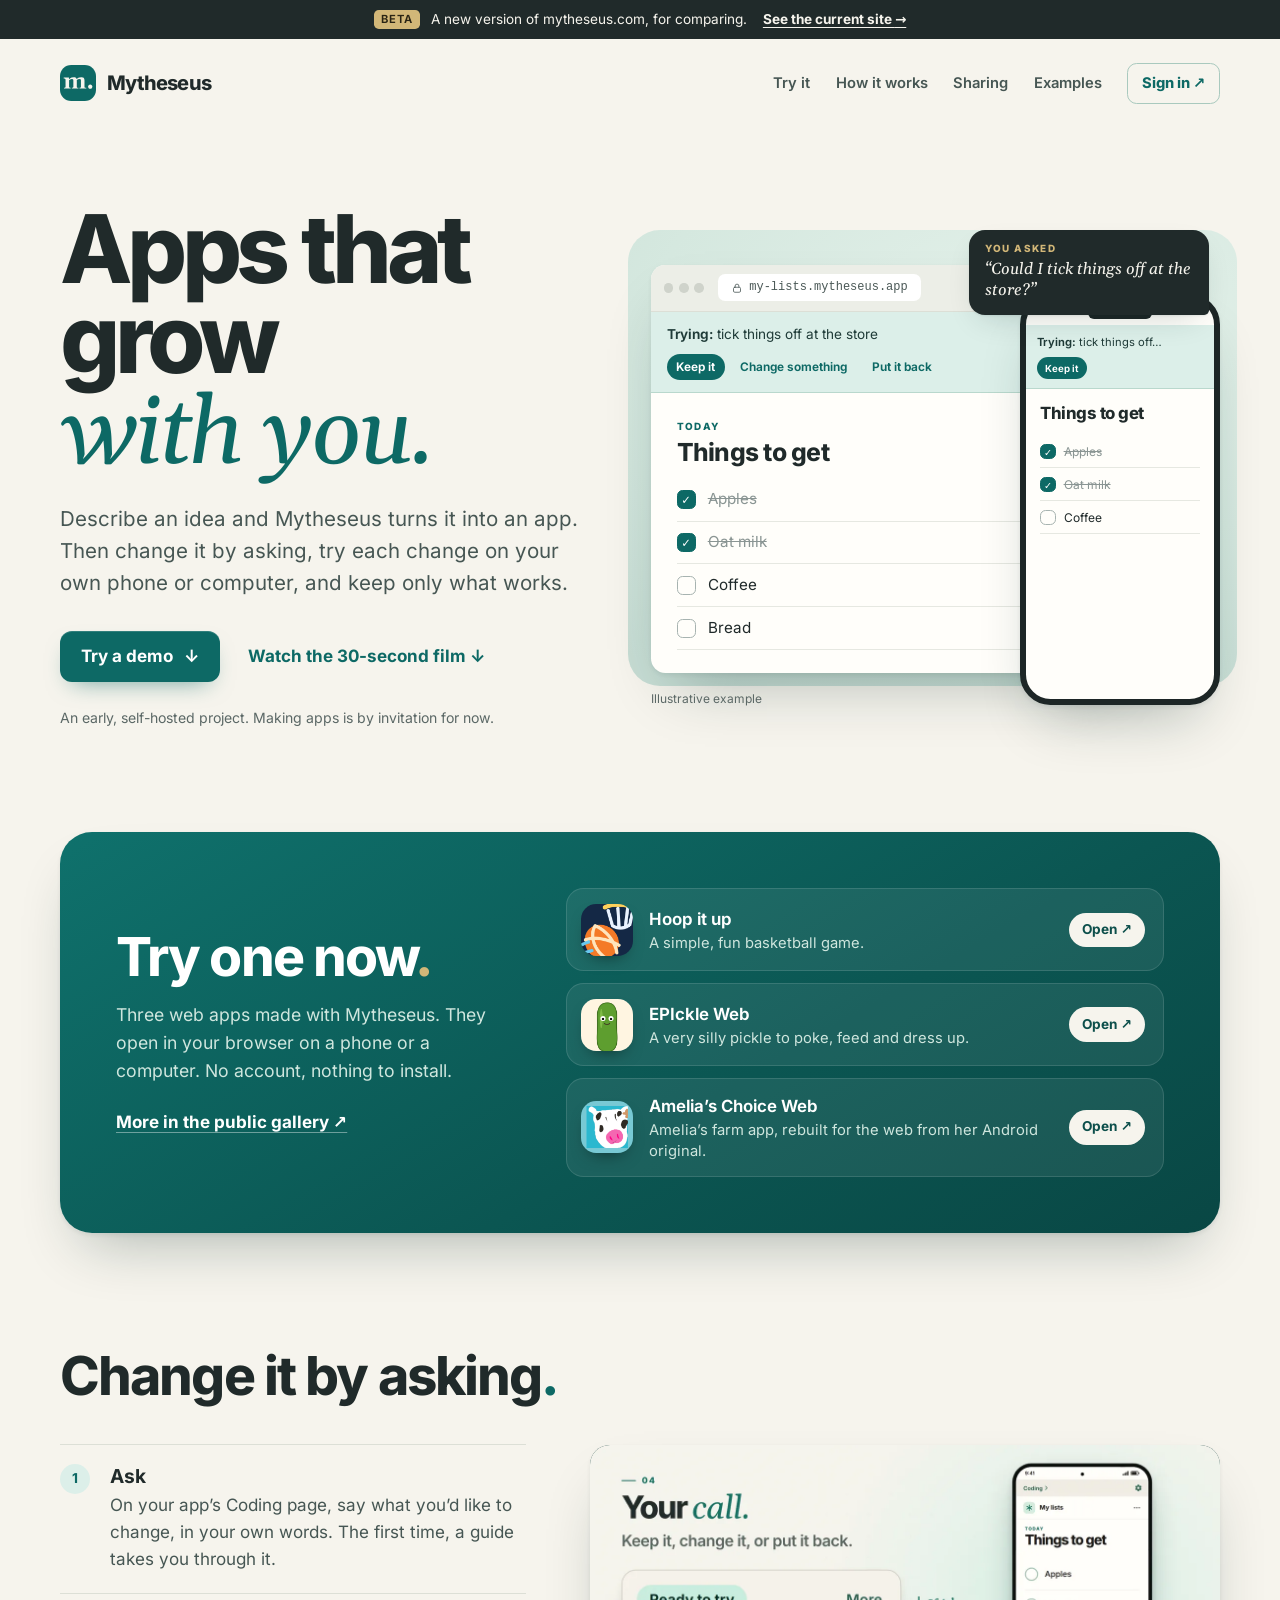
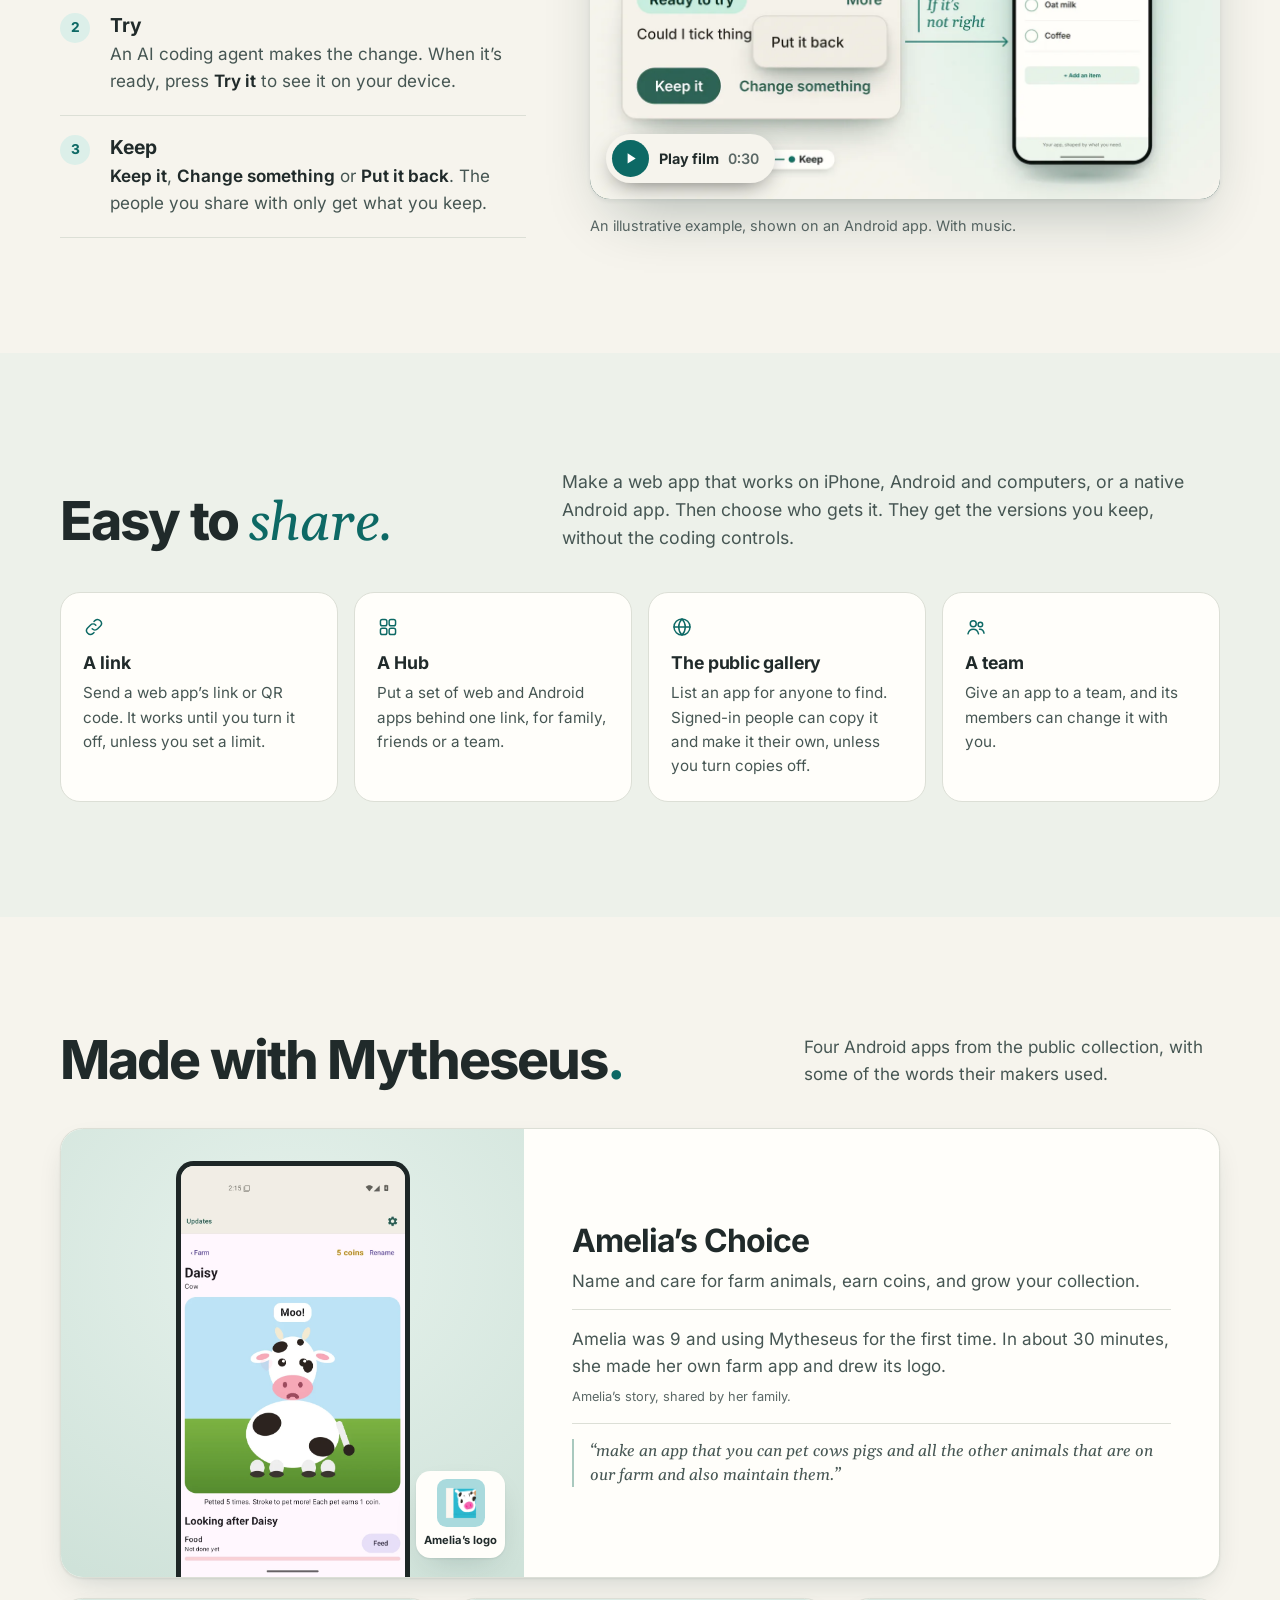
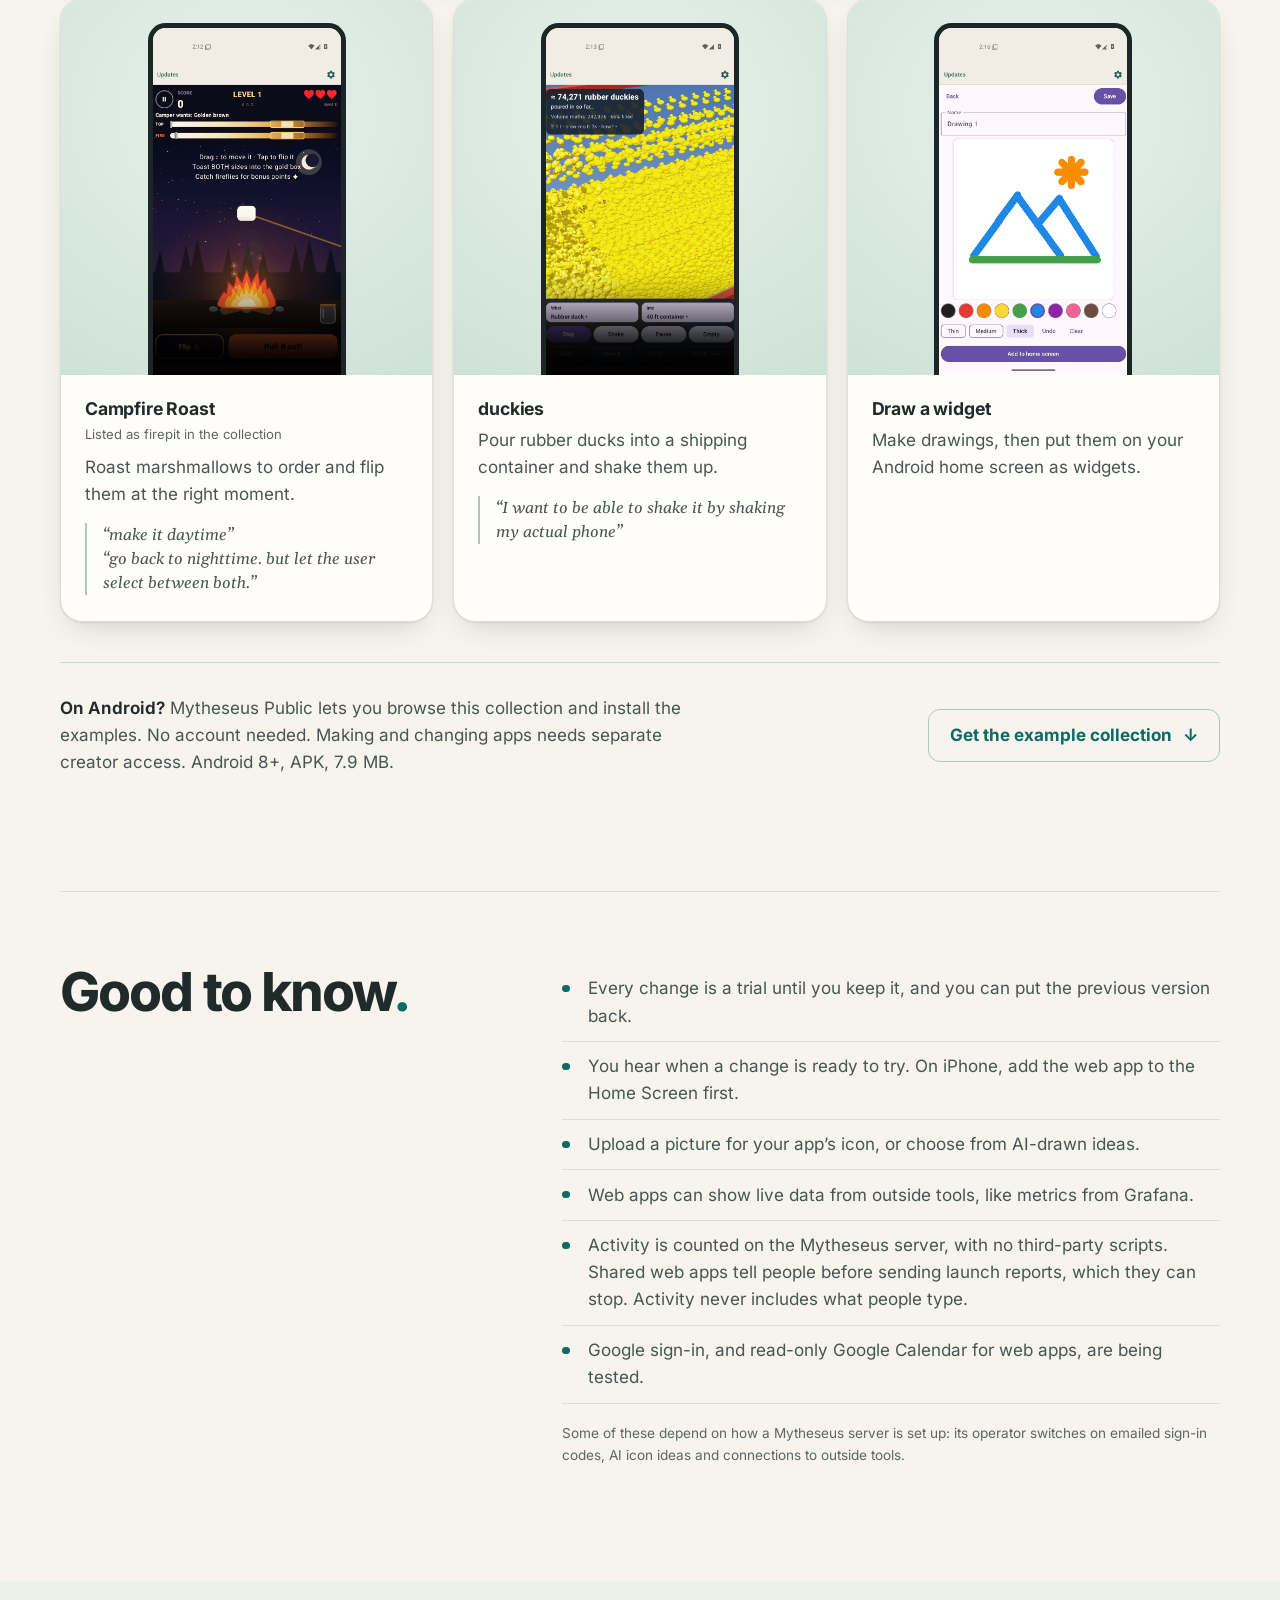
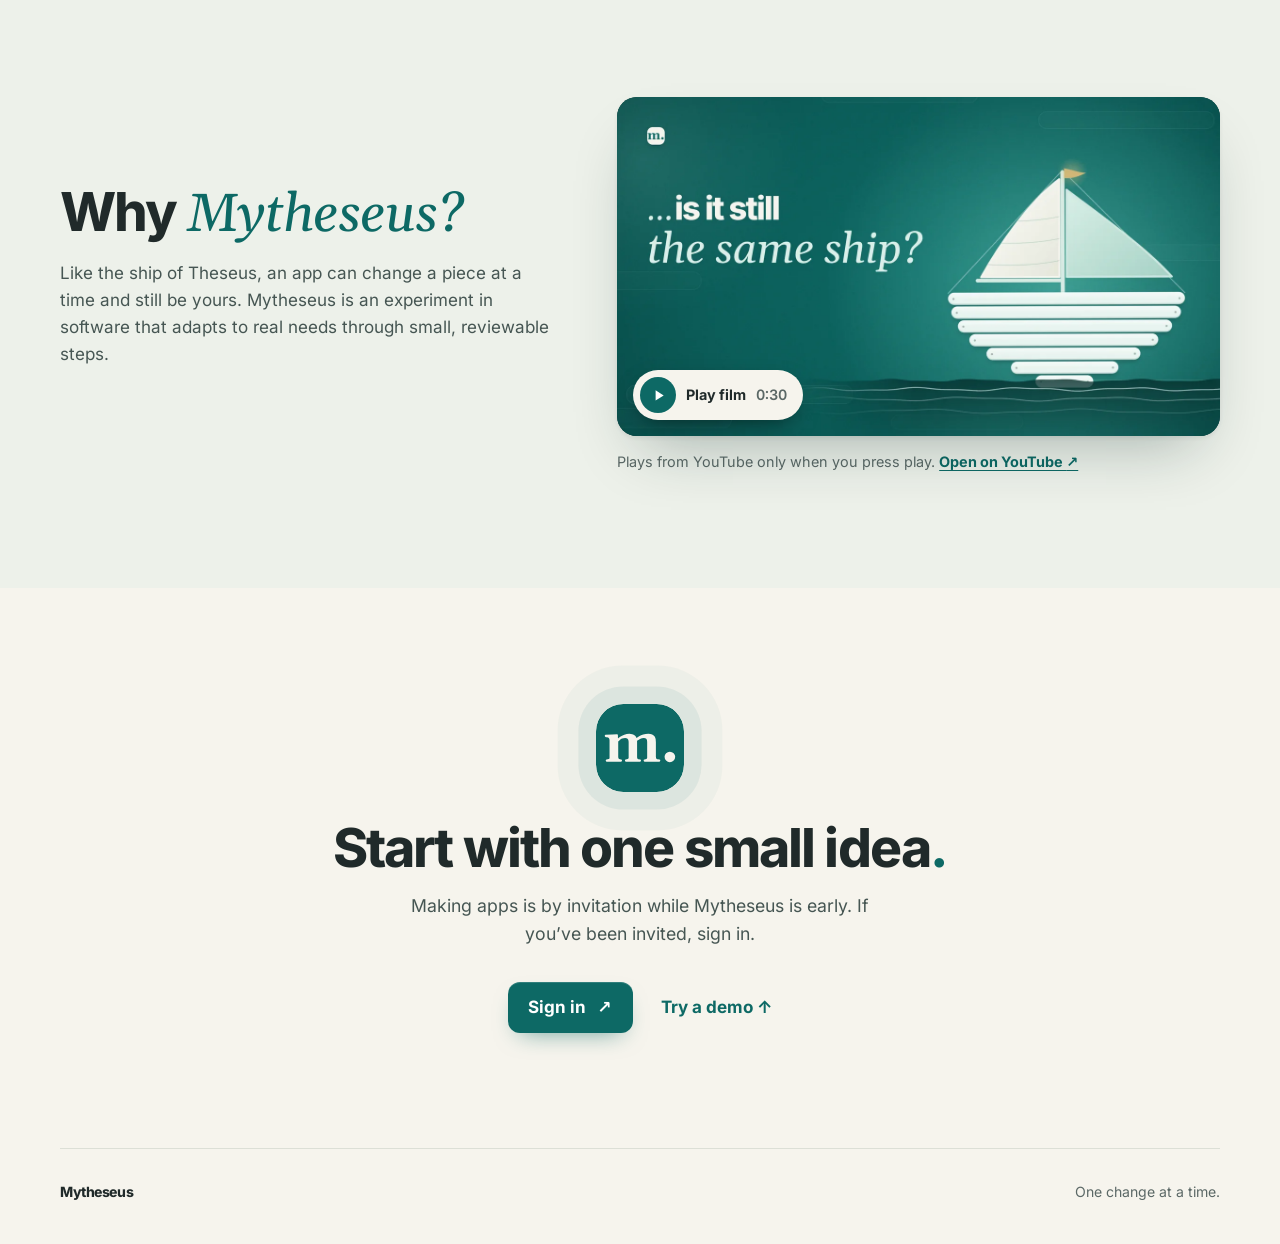
==== commit 2e7209b6: "Sync website from mytheseus@b468da0" ====
--- a/site/beta/index.html
+++ b/site/beta/index.html
@@ -14,7 +14,7 @@
   <link rel="apple-touch-icon" href="../assets/brand/apple-touch-icon.png?v=3ce24ebae9d8134e">
   <link rel="preload" href="fonts/inter-latin-wght-normal.woff2" as="font" type="font/woff2" crossorigin>
   <style>img,video{max-width:100%;height:auto}</style>
-  <link rel="stylesheet" href="beta.css?v=ef8650253be20860">
+  <link rel="stylesheet" href="beta.css?v=b402e924eea1e87b">
   <script src="beta.js?v=265631b23403c7bc" defer></script>
   <script src="../film.js?v=7a2a949a2ed2a302" defer></script>
 </head>
@@ -23,19 +23,10 @@
 <svg class="sprite" width="0" height="0" aria-hidden="true" focusable="false">
   <symbol id="mytheseus-mark" viewBox="0 0 64 64"><rect width="64" height="64" rx="20" fill="#0d6965"/><path fill="#f6f4ed" d="M7.76 41.92Q7.42 41.92 7.25 41.62Q7.08 41.32 7.08 41.1Q7.08 40.44 7.74 40.36Q8.48 40.3 9.16 40.07Q9.85 39.84 9.85 39.28V26.39Q9.85 25.16 9.31 24.72Q8.77 24.28 8.08 24.2Q7.38 24.12 6.88 23.98Q6.68 23.88 6.54 23.72Q6.4 23.56 6.4 23.18Q6.4 22.94 6.52 22.63Q6.64 22.32 6.88 22.3Q9.63 22.18 11.92 22.11Q14.2 22.04 15.36 22.02Q15.52 22.02 15.72 22.18Q15.92 22.34 15.96 22.82V25.06Q16.38 24.6 17.6 23.8Q18.83 23 20.57 22.34Q22.3 21.68 24.28 21.68Q25.4 21.68 26.41 21.93Q27.43 22.18 28.23 22.85Q29.03 23.52 29.47 24.76Q30.12 24.26 31.37 23.54Q32.62 22.82 34.34 22.25Q36.07 21.68 38.13 21.68Q39.6 21.68 40.84 22.14Q42.08 22.6 42.81 23.88Q43.55 25.15 43.55 27.63V38.62Q43.55 39.48 43.98 39.82Q44.41 40.16 45 40.23Q45.59 40.3 46.09 40.36Q46.43 40.4 46.59 40.53Q46.75 40.66 46.75 41.1Q46.75 41.32 46.58 41.62Q46.41 41.92 46.06 41.92H35.35Q35.01 41.92 34.84 41.62Q34.67 41.32 34.67 41.1Q34.67 40.78 34.79 40.59Q34.91 40.4 35.29 40.36Q35.93 40.32 36.57 40.04Q37.21 39.76 37.21 39.28V27.73Q37.21 27.23 37.11 26.52Q37.01 25.81 36.52 25.27Q36.03 24.72 34.83 24.72Q33.28 24.72 32.01 25.38Q30.74 26.03 29.85 26.77Q29.87 26.97 29.87 27.19Q29.88 27.41 29.88 27.63V38.62Q29.88 39.48 30.22 39.82Q30.56 40.16 31.06 40.23Q31.56 40.3 32.06 40.36Q32.4 40.4 32.56 40.53Q32.72 40.66 32.72 41.1Q32.72 41.32 32.55 41.62Q32.38 41.92 32.04 41.92H21.72Q21.38 41.92 21.22 41.62Q21.05 41.32 21.05 41.1Q21.05 40.78 21.17 40.59Q21.29 40.4 21.66 40.36Q22.3 40.32 23.02 40.04Q23.74 39.76 23.74 39.28V27.73Q23.74 27.23 23.6 26.52Q23.46 25.81 22.92 25.27Q22.38 24.72 21.18 24.72Q19.91 24.72 18.99 25.13Q18.07 25.54 17.4 26.11Q16.74 26.69 16.16 27.21V38.62Q16.16 39.78 16.81 40.04Q17.45 40.3 18.19 40.36Q18.61 40.4 18.76 40.52Q18.91 40.64 18.91 41.1Q18.91 41.32 18.74 41.62Q18.57 41.92 18.23 41.92ZM49.86 38.4Q49.86 36.87 50.97 35.78Q52.07 34.69 53.71 34.69Q55.35 34.69 56.47 35.78Q57.6 36.87 57.6 38.4Q57.6 39.96 56.47 41.14Q55.35 42.32 53.71 42.32Q52.07 42.32 50.97 41.14Q49.86 39.96 49.86 38.4Z"/></symbol>
   <!-- /brand:mark -->
-  <symbol id="i-globe" viewBox="0 0 24 24"><circle cx="12" cy="12" r="8.75"/><path d="M3.25 12h17.5M12 3.25c2.4 2.5 3.6 5.4 3.6 8.75s-1.2 6.25-3.6 8.75c-2.4-2.5-3.6-5.4-3.6-8.75S9.6 5.75 12 3.25z"/></symbol>
-  <symbol id="i-phone" viewBox="0 0 24 24"><rect x="6.25" y="2.75" width="11.5" height="18.5" rx="2.75"/><path d="M12 7v6.25M9.4 10.7 12 13.3l2.6-2.6M10.25 17.75h3.5"/></symbol>
-  <symbol id="i-people" viewBox="0 0 24 24"><circle cx="9" cy="8.5" r="3.25"/><path d="M3.25 19.5c.75-3.3 3-5 5.75-5s5 1.7 5.75 5"/><circle cx="16.75" cy="9.25" r="2.5"/><path d="M15.9 14.45c2.4-.2 4.3 1.3 4.85 4.3"/></symbol>
-  <symbol id="i-copy" viewBox="0 0 24 24"><rect x="8.75" y="8.75" width="11.5" height="11.5" rx="2.5"/><path d="M15.25 5.75v-.5a2 2 0 0 0-2-2h-8a2 2 0 0 0-2 2v8a2 2 0 0 0 2 2h.5"/></symbol>
-  <symbol id="i-sparkle" viewBox="0 0 24 24"><rect x="3.25" y="3.25" width="17.5" height="17.5" rx="5.25"/><path d="m12 7.25 1.25 3.5 3.5 1.25-3.5 1.25L12 16.75l-1.25-3.5-3.5-1.25 3.5-1.25z"/></symbol>
-  <symbol id="i-bell" viewBox="0 0 24 24"><path d="M6 16.25V11a6 6 0 0 1 12 0v5.25l1.5 2.25h-15z"/><path d="M10 20.75a2.25 2.25 0 0 0 4 0"/></symbol>
-  <symbol id="i-calendar" viewBox="0 0 24 24"><rect x="3.5" y="5" width="17" height="15.5" rx="2.75"/><path d="M3.5 9.75h17M8 3v4M16 3v4M7.75 13.25h1.5M11.25 13.25h1.5M14.75 13.25h1.5M7.75 16.75h1.5M11.25 16.75h1.5"/></symbol>
-  <symbol id="i-shield" viewBox="0 0 24 24"><path d="M12 3.25 19.25 6v5.5c0 4.5-3 8-7.25 9.25C7.75 19.5 4.75 16 4.75 11.5V6z"/><path d="M9.25 14.5v-2M12 14.5v-5M14.75 14.5V11"/></symbol>
-  <symbol id="i-layers" viewBox="0 0 24 24"><path d="m12 3.5 8.5 4.5-8.5 4.5L3.5 8z"/><path d="m3.5 12 8.5 4.5 8.5-4.5M3.5 16l8.5 4.5 8.5-4.5"/></symbol>
   <symbol id="i-link" viewBox="0 0 24 24"><path d="M10 14a4.25 4.25 0 0 0 6 0l3-3a4.25 4.25 0 0 0-6-6l-1 1"/><path d="M14 10a4.25 4.25 0 0 0-6 0l-3 3a4.25 4.25 0 0 0 6 6l1-1"/></symbol>
   <symbol id="i-grid" viewBox="0 0 24 24"><rect x="3.75" y="3.75" width="7" height="7" rx="2"/><rect x="13.25" y="3.75" width="7" height="7" rx="2"/><rect x="3.75" y="13.25" width="7" height="7" rx="2"/><rect x="13.25" y="13.25" width="7" height="7" rx="2"/></symbol>
-  <symbol id="i-plug" viewBox="0 0 24 24"><path d="M9 3.25v4.5M15 3.25v4.5M6.25 7.75h11.5v3.5a5.75 5.75 0 0 1-11.5 0z"/><path d="M12 17v3.75"/></symbol>
-  <symbol id="i-undo" viewBox="0 0 24 24"><path d="M8.5 5.25 4.25 9.5l4.25 4.25"/><path d="M4.75 9.5h9.5a5.5 5.5 0 0 1 0 11h-3"/></symbol>
+  <symbol id="i-globe" viewBox="0 0 24 24"><circle cx="12" cy="12" r="8.75"/><path d="M3.25 12h17.5M12 3.25c2.4 2.5 3.6 5.4 3.6 8.75s-1.2 6.25-3.6 8.75c-2.4-2.5-3.6-5.4-3.6-8.75S9.6 5.75 12 3.25z"/></symbol>
+  <symbol id="i-people" viewBox="0 0 24 24"><circle cx="9" cy="8.5" r="3.25"/><path d="M3.25 19.5c.75-3.3 3-5 5.75-5s5 1.7 5.75 5"/><circle cx="16.75" cy="9.25" r="2.5"/><path d="M15.9 14.45c2.4-.2 4.3 1.3 4.85 4.3"/></symbol>
   <symbol id="i-lock" viewBox="0 0 24 24"><rect x="5" y="10.5" width="14" height="10" rx="2.5"/><path d="M8.25 10.5V8a3.75 3.75 0 0 1 7.5 0v2.5"/></symbol>
   <symbol id="i-play" viewBox="0 0 24 24"><path d="M8.5 5.6v12.8L18.6 12z"/></symbol>
 </svg>
@@ -43,20 +34,19 @@
 <div class="beta-bar" role="region" aria-label="Beta notice"><span><b>Beta</b> A new version of mytheseus.com, for comparing.</span> <a href="../">See the current site <span aria-hidden="true">→</span></a></div>
 <header class="wrap masthead">
   <a class="wordmark" href="#top" aria-label="Mytheseus home"><svg class="brand-mark" width="36" height="36" aria-hidden="true" focusable="false"><use href="#mytheseus-mark"/></svg><span>Mytheseus</span></a>
-  <nav aria-label="Main navigation"><a href="#try">Try it</a><a href="#how">How it works</a><a href="#everywhere">Web &amp; Android</a><a href="#share">Sharing</a><a href="#made">Examples</a><a href="#about">About</a><a class="nav-signin" href="https://admin.mytheseus.com/admin">Sign in <span aria-hidden="true">↗</span></a></nav>
+  <nav aria-label="Main navigation"><a href="#try">Try it</a><a href="#how">How it works</a><a href="#share">Sharing</a><a href="#made">Examples</a><a class="nav-signin" href="https://admin.mytheseus.com/admin">Sign in <span aria-hidden="true">↗</span></a></nav>
 </header>
 
 <main id="main">
   <section class="hero" id="top" aria-labelledby="headline"><div class="wrap hero-grid">
     <div class="hero-copy">
-      <p class="eyebrow"><span class="eyebrow-line" aria-hidden="true"></span> Web apps for iPhone, Android and computers · Android apps too</p>
       <h1 id="headline">Apps that grow <em>with&nbsp;you.</em></h1>
-      <p class="lead">Describe an idea and Mytheseus turns it into an app. Then keep shaping it in plain words: ask for a change, try it on your own device, and keep only what works.</p>
+      <p class="lead">Describe an idea and Mytheseus turns it into an app. Then change it by asking, try each change on your own phone or computer, and keep only what works.</p>
       <div class="hero-actions">
-        <a class="button" href="#try">Play the demos <span aria-hidden="true">↓</span></a>
-        <a class="text-link" href="#how">See how it works <span aria-hidden="true">↓</span></a>
+        <a class="button" href="#try">Try a demo <span aria-hidden="true">↓</span></a>
+        <a class="text-link" href="#how">Watch the 30-second film <span aria-hidden="true">↓</span></a>
       </div>
-      <p class="hero-note">An early, self-hosted project. Making apps is by invitation for now; anyone can try the demos while the demo link is open.</p>
+      <p class="hero-note">An early, self-hosted project. Making apps is by invitation for now.</p>
     </div>
 
     <div class="stage" role="img" aria-label="Illustration: the same list app open in a browser on a computer and on a phone. A banner reads: Trying: tick things off at the store, with the choices Keep it, Change something and Put it back.">
@@ -95,104 +85,55 @@
   <section class="try" id="try" aria-labelledby="try-title"><div class="wrap">
     <div class="try-panel">
       <div class="try-copy">
-        <p class="eyebrow eyebrow-light">TRY IT RIGHT NOW</p>
-        <h2 id="try-title">Play with apps people made<span class="stop">.</span></h2>
-        <p>These are real Mytheseus web apps, gathered in a Hub: one link for a set of apps. Open it on a phone or a computer. There is no account to make and nothing to install.</p>
-        <div class="try-actions">
-          <a class="button button-light" href="https://public-web-demos.hub.mytheseus.app/#mhi_gLwTPuOuIFvYmkxHh0XA6Bs_ODqBuXev" data-hub-link>Open the demo Hub <span aria-hidden="true">↗</span><span class="visually-hidden"> (opens the Hub site)</span></a>
-          <span class="try-meta">public-web-demos.hub.mytheseus.app</span>
-        </div>
-        <p class="try-fine">Opening the Hub lets this browser in. Whoever manages the Hub can see which apps this browser opens from it. The apps may also report when they open; each explains that when you first open it.</p>
+        <h2 id="try-title">Try one now<span class="stop">.</span></h2>
+        <p>Three web apps made with Mytheseus. They open in your browser on a phone or a computer. No account, nothing to install.</p>
+        <a class="try-more" href="https://apps.mytheseus.com/apps">More in the public gallery <span aria-hidden="true">↗</span></a>
       </div>
-      <ul class="demo-grid" aria-label="Apps in the demo Hub">
-        <li class="demo"><span class="demo-icon"><img src="media/icon-amelia.png?v=41faae98f872f49b" alt="" width="52" height="52" loading="lazy"></span><div><h3>Amelia’s Choice Web</h3><p>Amelia’s farm app, rebuilt as a web app from her Android original.</p></div></li>
-        <li class="demo"><span class="demo-icon"><img src="media/icon-epickle.png?v=0519c1f85e9ff4dc" alt="" width="52" height="52" loading="lazy"></span><div><h3>EPIckle Web</h3><p>A very silly pickle to poke, feed and dress up, rebuilt from an Android app.</p></div></li>
-        <li class="demo"><span class="demo-icon"><img src="media/icon-hoop.png?v=9542d0c0d8491182" alt="" width="52" height="52" loading="lazy"></span><div><h3>Hoop it up</h3><p>A simple, fun basketball game.</p></div></li>
-        <li class="demo"><span class="demo-icon"><img src="media/icon-planner.png?v=f34289fd0f59f2e8" alt="" width="52" height="52" loading="lazy"></span><div><h3>Pickle Planner Ultra</h3><p>A pickle buddy who helps plan your day.</p></div></li>
+      <ul class="demo-grid" aria-label="Demo apps">
+        <li><a class="demo" href="https://deleteme-web.u.mytheseus.app/"><span class="demo-icon"><img src="media/icon-hoop.png?v=9542d0c0d8491182" alt="" width="52" height="52" loading="lazy"></span><span class="demo-text"><b>Hoop it up</b><span>A simple, fun basketball game.</span></span><span class="demo-open">Open <span aria-hidden="true">↗</span></span></a></li>
+        <li><a class="demo" href="https://publictest-web.u.mytheseus.app/"><span class="demo-icon"><img src="media/icon-epickle.png?v=0519c1f85e9ff4dc" alt="" width="52" height="52" loading="lazy"></span><span class="demo-text"><b>EPIckle Web</b><span>A very silly pickle to poke, feed and dress up.</span></span><span class="demo-open">Open <span aria-hidden="true">↗</span></span></a></li>
+        <li><a class="demo" href="https://ameliaschoice-web.u.mytheseus.app/"><span class="demo-icon"><img src="media/icon-amelia.png?v=41faae98f872f49b" alt="" width="52" height="52" loading="lazy"></span><span class="demo-text"><b>Amelia’s Choice Web</b><span>Amelia’s farm app, rebuilt for the web from her Android original.</span></span><span class="demo-open">Open <span aria-hidden="true">↗</span></span></a></li>
       </ul>
     </div>
   </div></section>
 
   <section class="how" id="how" aria-labelledby="how-title"><div class="wrap">
-    <div class="section-head"><p class="eyebrow">HOW IT WORKS</p><h2 id="how-title">Ask. Try. <em>Keep.</em></h2><p>An app is a starting point. As you use it, ask for what it’s missing. Nothing changes for good until you say so.</p></div>
+    <h2 id="how-title">Change it by asking<span class="stop">.</span></h2>
     <div class="how-grid">
       <ol class="steps">
-        <li><span class="step-n">01</span><div><h3>Ask in plain words</h3><p>Open your app’s <b>Coding</b> page and answer “What would you like to change?”. Pick <b>Small tweak</b>, <b>New feature</b> or <b>Something’s wrong</b>. In a web app, type <b>@</b> to point at a connection.</p></div></li>
-        <li><span class="step-n">02</span><div><h3>Try it on your device</h3><p>An AI coding agent makes the change and Mytheseus builds it. When it’s <b>Ready to try</b>, press <b>Try it</b>: a web app switches this device to it; an Android app installs it as an update.</p></div></li>
-        <li><span class="step-n">03</span><div><h3>Keep what works</h3><p><b>Keep it</b>, <b>Change something</b>, or <b>Put it back</b>. In a web app, a new version that doesn’t start is never left on screen.</p></div></li>
+        <li><span class="step-n">1</span><div><h3>Ask</h3><p>On your app’s Coding page, say what you’d like to change, in your own words. The first time, a guide takes you through it.</p></div></li>
+        <li><span class="step-n">2</span><div><h3>Try</h3><p>An AI coding agent makes the change. When it’s ready, press <b>Try it</b> to see it on your device.</p></div></li>
+        <li><span class="step-n">3</span><div><h3>Keep</h3><p><b>Keep it</b>, <b>Change something</b> or <b>Put it back</b>. The people you share with only get what you keep.</p></div></li>
       </ol>
       <figure class="film film-local">
         <div class="film-frame" data-local-film>
           <video id="film-ask" aria-label="Ask, try, keep: a 30-second film, with music" preload="none" playsinline controls poster="media/film-ask-try-keep.webp?v=42c062b34494ef73" aria-describedby="film-ask-note"><source src="media/film-ask-try-keep.mp4?v=5a251652c4fdc89e" type="video/mp4">Your browser cannot play this film. <a href="media/film-ask-try-keep.mp4?v=5a251652c4fdc89e">Download it</a>.</video>
           <button class="film-play" type="button" data-play-film aria-controls="film-ask" hidden><svg viewBox="0 0 24 24" aria-hidden="true" focusable="false"><use href="#i-play"/></svg><span>Play film</span><span class="film-length">0:30</span></button>
         </div>
-        <figcaption id="film-ask-note"><strong>Ask, try, keep, in 30 seconds.</strong><span>An illustrative example, shown on an Android app. With music.</span></figcaption>
+        <figcaption id="film-ask-note">An illustrative example, shown on an Android app. With music.</figcaption>
       </figure>
     </div>
   </div></section>
 
-  <section class="everywhere" id="everywhere" aria-labelledby="everywhere-title"><div class="wrap">
-    <div class="section-head"><p class="eyebrow">TWO KINDS OF APP</p><h2 id="everywhere-title">On every screen you use<span class="stop">.</span></h2><p>Choose when you start. Want the other kind later? Make a copy as the other kind; it’s rebuilt as its first change.</p></div>
-    <div class="kinds">
-      <article class="kind kind-web">
-        <span class="kind-icon"><svg width="24" height="24" aria-hidden="true" focusable="false"><use href="#i-globe"/></svg></span>
-        <h3>Web app</h3>
-        <p class="kind-lead">For iPhone, Android and computers. Its starter version is ready to open within seconds; your first request shapes it.</p>
-        <ul class="ticks">
-          <li>Opens from a link at its own address</li>
-          <li>Add it to the Home Screen, or install it from the browser</li>
-          <li>New versions switch over on the device, no store step</li>
-          <li>Can connect to outside tools; Google Calendar (read-only) is being tested</li>
-        </ul>
-      </article>
-      <article class="kind kind-android">
-        <span class="kind-icon"><svg width="24" height="24" aria-hidden="true" focusable="false"><use href="#i-phone"/></svg></span>
-        <h3>Android app</h3>
-        <p class="kind-lead">A real installed app, delivered as an APK rather than through an app store.</p>
-        <ul class="ticks">
-          <li>Home-screen widgets, like Draw a widget below</li>
-          <li>Checks for its own updates and tells you when one is ready</li>
-          <li>Try a new version, then keep it or put the old one back</li>
-          <li>Android will ask you to allow app installs</li>
-        </ul>
-      </article>
+  <section class="share" id="share" aria-labelledby="share-title"><div class="wrap">
+    <div class="share-head">
+      <h2 id="share-title">Easy to <em>share.</em></h2>
+      <p>Make a web app that works on iPhone, Android and computers, or a native Android app. Then choose who gets it. They get the versions you keep, without the coding controls.</p>
     </div>
-  </div></section>
-
-  <section class="share" id="share" aria-labelledby="share-title"><div class="wrap share-grid">
-    <div class="share-copy">
-      <p class="eyebrow">MADE FOR PEOPLE</p>
-      <h2 id="share-title">Personal to make.<br><em>Easy to share.</em></h2>
-      <p>The people you share with get the app and the versions you keep, without the coding controls. Pick how far it goes.</p>
-      <ol class="ladder">
-        <li><span class="ladder-icon"><svg width="20" height="20" aria-hidden="true" focusable="false"><use href="#i-lock"/></svg></span><div><h3>Just you, or your team</h3><p>Apps are private to start. Give one to a team, and its members can change it with you.</p></div></li>
-        <li><span class="ladder-icon"><svg width="20" height="20" aria-hidden="true" focusable="false"><use href="#i-link"/></svg></span><div><h3>A share link</h3><p>Send a link or QR code to the app’s user edition. Web app links last 7 days and up to 10 devices by default; Android install links work once, for ten minutes.</p></div></li>
-        <li><span class="ladder-icon"><svg width="20" height="20" aria-hidden="true" focusable="false"><use href="#i-grid"/></svg></span><div><h3>A Hub</h3><p>Gather web and Android apps behind one link, at an address of their own, like <span class="mono"><i>name</i>.hub.mytheseus.app</span>. Android apps in a Hub open in the Hub app. Turn a link off and the access it gave ends.</p></div></li>
-        <li><span class="ladder-icon"><svg width="20" height="20" aria-hidden="true" focusable="false"><use href="#i-globe"/></svg></span><div><h3>Open or public</h3><p>Make a web app open to anyone with its address, or make any app public in the gallery for anyone to find and use.</p></div></li>
-        <li><span class="ladder-icon"><svg width="20" height="20" aria-hidden="true" focusable="false"><use href="#i-copy"/></svg></span><div><h3>Copies</h3><p>Signed-in people can make their own copy of a public app to change, even as the other kind, unless you turn copies off.</p></div></li>
-      </ol>
-    </div>
-    <div class="hub-mock" role="img" aria-label="Illustration of a Hub page named Our apps, listing three web apps with Open buttons, and one Android app.">
-      <div class="hub-top" aria-hidden="true"><svg width="28" height="28"><use href="#mytheseus-mark"/></svg><b>Our apps</b><span class="hub-gear">⋯</span></div>
-      <ul aria-hidden="true">
-        <li><span class="hub-tile"><img src="media/icon-amelia.png?v=41faae98f872f49b" alt="" width="52" height="52" loading="lazy"></span><span>Amelia’s Choice Web</span><span class="mock-btn filled">Open</span></li>
-        <li><span class="hub-tile"><img src="media/icon-hoop.png?v=9542d0c0d8491182" alt="" width="52" height="52" loading="lazy"></span><span>Hoop it up</span><span class="mock-btn filled">Open</span></li>
-        <li><span class="hub-tile t3">✓</span><span>My lists</span><span class="mock-btn filled">Open</span></li>
-        <li class="hub-section">Android apps</li>
-        <li><span class="hub-tile t4">🖍️</span><span>Draw a widget</span><span class="mock-btn">Hub app</span></li>
-      </ul>
-      <p class="hub-note" aria-hidden="true">No account needed: the Hub link lets this browser in.</p>
-      <p class="stage-note">Illustrative example</p>
-    </div>
+    <ul class="share-list">
+      <li><svg width="22" height="22" aria-hidden="true" focusable="false"><use href="#i-link"/></svg><h3>A link</h3><p>Send a web app’s link or QR code. It works until you turn it off, unless you set a limit.</p></li>
+      <li><svg width="22" height="22" aria-hidden="true" focusable="false"><use href="#i-grid"/></svg><h3>A Hub</h3><p>Put a set of web and Android apps behind one link, for family, friends or a team.</p></li>
+      <li><svg width="22" height="22" aria-hidden="true" focusable="false"><use href="#i-globe"/></svg><h3>The public gallery</h3><p>List an app for anyone to find. Signed-in people can copy it and make it their own, unless you turn copies off.</p></li>
+      <li><svg width="22" height="22" aria-hidden="true" focusable="false"><use href="#i-people"/></svg><h3>A team</h3><p>Give an app to a team, and its members can change it with you.</p></li>
+    </ul>
   </div></section>
 
   <section class="made" id="made" aria-labelledby="made-title"><div class="wrap">
-    <div class="section-head"><p class="eyebrow">MADE WITH MYTHESEUS</p><h2 id="made-title">Look what people can make<span class="stop">.</span></h2><p>Four real Android apps from the public collection, with some of the words their makers used.</p></div>
+    <div class="made-head"><h2 id="made-title">Made with Mytheseus<span class="stop">.</span></h2><p>Four Android apps from the public collection, with some of the words their makers used.</p></div>
     <div class="examples">
       <article class="example example-feature">
         <div class="example-media"><img src="../assets/amelia.webp?v=8ebc7cbb2e67f4e0" alt="Amelia’s Choice screen showing Daisy the cow saying Moo and care controls" loading="lazy" width="720" height="1280"><span class="example-badge"><img src="../assets/amelia-icon.png?v=77487d9a34a25813" alt="" width="48" height="48">Amelia’s logo</span></div>
         <div class="example-copy">
-          <p class="example-kind">Playful farm</p>
           <h3>Amelia’s Choice</h3>
           <p>Name and care for farm animals, earn coins, and grow your collection.</p>
           <p class="example-story">Amelia was 9 and using Mytheseus for the first time. In about 30 minutes, she made her own farm app and drew its logo.<span class="story-credit">Amelia’s story, shared by her family.</span></p>
@@ -201,51 +142,51 @@
       </article>
       <article class="example">
         <div class="example-media"><video id="ex-campfire" controls playsinline preload="none" loop poster="../assets/campfire.webp?v=bdd445089912da83" aria-label="Campfire Roast gameplay, silent" aria-describedby="ex-campfire-d"><source src="../assets/campfire.mp4?v=c3b213e18d615fd6" type="video/mp4">Your browser cannot play this preview.</video><span class="visually-hidden" id="ex-campfire-d">Flames flicker beneath a marshmallow as it moves toward the fire, turns, and is pulled away.</span></div>
-        <div class="example-copy"><p class="example-kind">Campfire game</p><h3>Campfire Roast</h3><p class="example-listed">Listed as firepit in the collection</p><p>Roast marshmallows to order and flip them at the right moment.</p><blockquote>“make it daytime”<br>“go back to nighttime. but let the user select between both.”</blockquote></div>
+        <div class="example-copy"><h3>Campfire Roast</h3><p class="example-listed">Listed as firepit in the collection</p><p>Roast marshmallows to order and flip them at the right moment.</p><blockquote>“make it daytime”<br>“go back to nighttime. but let the user select between both.”</blockquote></div>
       </article>
       <article class="example">
         <div class="example-media"><video id="ex-duckies" controls playsinline preload="none" loop poster="../assets/duckies.webp?v=5df336da626911a8" aria-label="duckies gameplay, silent" aria-describedby="ex-duckies-d"><source src="../assets/duckies.mp4?v=edea4f87f4a8ec25" type="video/mp4">Your browser cannot play this preview.</video><span class="visually-hidden" id="ex-duckies-d">A shipping container full of yellow rubber ducks shakes while the viewpoint rotates around it.</span></div>
-        <div class="example-copy"><p class="example-kind">3D play space</p><h3>duckies</h3><p>Pour rubber ducks into a shipping container and shake them up.</p><blockquote>“I want to be able to shake it by shaking my actual phone”</blockquote></div>
+        <div class="example-copy"><h3>duckies</h3><p>Pour rubber ducks into a shipping container and shake them up.</p><blockquote>“I want to be able to shake it by shaking my actual phone”</blockquote></div>
       </article>
       <article class="example">
         <div class="example-media"><img src="../assets/draw.webp?v=1ece2ef2fe9ee538" alt="Draw a widget screen showing a mountain and sun drawing" loading="lazy" width="720" height="1280"></div>
-        <div class="example-copy"><p class="example-kind">Creative tool</p><h3>Draw a widget</h3><p>Make drawings, then put them on your Android home screen as widgets.</p></div>
+        <div class="example-copy"><h3>Draw a widget</h3><p>Make drawings, then put them on your Android home screen as widgets.</p></div>
       </article>
     </div>
     <div class="collection">
-      <div><h3>Have an Android phone?</h3><p>Mytheseus Public is a small app for browsing this collection and installing the examples. Making and changing apps needs separate creator access. No account needed · Android 8+ · APK, 7.9 MB.</p></div>
-      <div class="collection-action"><a class="button button-outline" href="../downloads/mytheseus-public.apk" download>Get the example collection <span aria-hidden="true">↓</span></a><p>Android will ask you to allow app installs.</p></div>
+      <p><b>On Android?</b> Mytheseus Public lets you browse this collection and install the examples. No account needed. Making and changing apps needs separate creator access. Android 8+, APK, 7.9 MB.</p>
+      <a class="button button-outline" href="../downloads/mytheseus-public.apk" download>Get the example collection <span aria-hidden="true">↓</span></a>
     </div>
   </div></section>
 
-  <section class="inside" id="inside" aria-labelledby="inside-title"><div class="wrap">
-    <div class="section-head"><p class="eyebrow">WHAT’S INSIDE</p><h2 id="inside-title">Everything around the app<span class="stop">.</span></h2><p>Mytheseus builds, delivers and updates your app, and looks after the parts around it.</p></div>
-    <ul class="feature-grid">
-      <li class="feature"><svg class="feature-icon" width="22" height="22" aria-hidden="true" focusable="false"><use href="#i-undo"/></svg><h3>Safe to try</h3><p>Every change is a trial until you keep it, and you can put the previous version back. In a web app, a version that doesn’t start is never left on screen.</p></li>
-      <li class="feature"><svg class="feature-icon" width="22" height="22" aria-hidden="true" focusable="false"><use href="#i-plug"/></svg><h3>Connections</h3><p>A web app can show live data from an outside tool, like metrics from Grafana. The server holds the credentials, and each tool is set to off, read or write.</p></li>
-      <li class="feature"><svg class="feature-icon" width="22" height="22" aria-hidden="true" focusable="false"><use href="#i-calendar"/></svg><h3>Google Calendar, being tested</h3><p>Web apps will be able to read a person’s calendar, read-only, once they connect it for that app, and disconnect it from App settings at any time. Native Android apps can’t use it.</p></li>
-      <li class="feature"><svg class="feature-icon" width="22" height="22" aria-hidden="true" focusable="false"><use href="#i-sparkle"/></svg><h3>App icon studio</h3><p>Upload a picture, or describe an idea and choose from up to four AI-drawn icons. A new icon is tried and kept like any change.</p></li>
-      <li class="feature"><svg class="feature-icon" width="22" height="22" aria-hidden="true" focusable="false"><use href="#i-bell"/></svg><h3>Notifications</h3><p>Hear when a change is ready to try or a question needs you. People using a shared app hear about new versions. On iPhone, add the web app to the Home Screen first.</p></li>
-      <li class="feature"><svg class="feature-icon" width="22" height="22" aria-hidden="true" focusable="false"><use href="#i-people"/></svg><h3>Accounts and teams</h3><p>Sign in with a code sent to your email; Google sign-in is being tested. The apps you make are yours; give an app or Hub to a team to work on it together.</p></li>
-      <li class="feature"><svg class="feature-icon" width="22" height="22" aria-hidden="true" focusable="false"><use href="#i-shield"/></svg><h3>Activity, kept private</h3><p>See how shared apps are used, counted on the Mytheseus server with no third-party scripts. Shared web apps tell people before sending launch reports, which they can stop, and explain what the server records anyway. Activity never includes what people type.</p></li>
-      <li class="feature"><svg class="feature-icon" width="22" height="22" aria-hidden="true" focusable="false"><use href="#i-layers"/></svg><h3>Foundations that improve</h3><p>The parts every app shares, like Coding and Updates, keep getting better. When Coding offers a foundation upgrade, you try and keep it like any other change.</p></li>
-    </ul>
-    <p class="feature-note">Some of these depend on how a Mytheseus server is set up: its operator switches on emailed sign-in codes, AI icon ideas and connections, and will do the same for Google sign-in and Calendar once their testing is done.</p>
+  <section class="details" aria-labelledby="details-title"><div class="wrap details-grid">
+    <h2 id="details-title">Good to know<span class="stop">.</span></h2>
+    <div>
+      <ul class="detail-list">
+        <li>Every change is a trial until you keep it, and you can put the previous version back.</li>
+        <li>You hear when a change is ready to try. On iPhone, add the web app to the Home Screen first.</li>
+        <li>Upload a picture for your app’s icon, or choose from AI-drawn ideas.</li>
+        <li>Web apps can show live data from outside tools, like metrics from Grafana.</li>
+        <li>Activity is counted on the Mytheseus server, with no third-party scripts. Shared web apps tell people before sending launch reports, which they can stop. Activity never includes what people type.</li>
+        <li>Google sign-in, and read-only Google Calendar for web apps, are being tested.</li>
+      </ul>
+      <p class="detail-note">Some of these depend on how a Mytheseus server is set up: its operator switches on emailed sign-in codes, AI icon ideas and connections to outside tools.</p>
+    </div>
   </div></section>
 
   <section class="about" id="about" aria-labelledby="about-title"><div class="wrap about-grid">
-    <div class="about-copy"><p class="eyebrow">ABOUT THE PROJECT</p><h2 id="about-title">Why <em>Mytheseus?</em></h2><p>Like the ship of Theseus, an app can change a piece at a time while staying yours. Mytheseus is an experiment in software that adapts to real needs through small, reviewable steps.</p><p>It is an early, self-hosted project. Making apps is by invitation for now. Anyone can try the web demos, and Android users the example collection.</p></div>
+    <div class="about-copy"><h2 id="about-title">Why <em>Mytheseus?</em></h2><p>Like the ship of Theseus, an app can change a piece at a time and still be yours. Mytheseus is an experiment in software that adapts to real needs through small, reviewable steps.</p></div>
     <figure class="film" data-film>
       <a class="film-frame" href="https://youtu.be/vZzN8GCEsWk" data-film-link aria-label="Play the 30-second film about the idea behind Mytheseus (YouTube)" aria-describedby="film-note"><img src="../assets/film-theseus.webp?v=c211a19bde45f8e8" alt="A sailing ship built from stacked planks beside the question: is it still the same ship?" width="1280" height="720" loading="lazy"><span class="film-play"><svg viewBox="0 0 24 24" aria-hidden="true" focusable="false"><use href="#i-play"/></svg><span>Play film</span><span class="film-length">0:30</span></span></a>
-      <figcaption id="film-note"><strong>The idea behind the name, in 30 seconds.</strong><span>Plays from YouTube only when you press play. <a href="https://youtu.be/vZzN8GCEsWk">Open on YouTube <span aria-hidden="true">↗</span></a></span></figcaption>
+      <figcaption id="film-note">Plays from YouTube only when you press play. <a href="https://youtu.be/vZzN8GCEsWk">Open on YouTube <span aria-hidden="true">↗</span></a></figcaption>
     </figure>
   </div></section>
 
   <section class="signoff" aria-labelledby="signoff-title"><div class="wrap signoff-inner">
     <svg class="signoff-mark" width="88" height="88" aria-hidden="true" focusable="false"><use href="#mytheseus-mark"/></svg>
     <h2 id="signoff-title">Start with one small idea<span class="stop">.</span></h2>
-    <p>If you’ve been invited, sign in and make your first app. Everyone else: try the demos.</p>
-    <div class="signoff-actions"><a class="button" href="https://admin.mytheseus.com/admin">Sign in <span aria-hidden="true">↗</span></a><a class="text-link" href="#try">Play the demos <span aria-hidden="true">↑</span></a></div>
+    <p>Making apps is by invitation while Mytheseus is early. If you’ve been invited, sign in.</p>
+    <div class="signoff-actions"><a class="button" href="https://admin.mytheseus.com/admin">Sign in <span aria-hidden="true">↗</span></a><a class="text-link" href="#try">Try a demo <span aria-hidden="true">↑</span></a></div>
   </div></section>
 </main>
 <footer class="wrap footer"><span class="wordmark-sm">Mytheseus</span><span>One change at a time.</span></footer>
--- a/site/beta/beta.css
+++ b/site/beta/beta.css
@@ -50,10 +50,6 @@
 .visually-hidden{position:absolute;width:1px;height:1px;padding:0;margin:-1px;overflow:hidden;clip-path:inset(50%);white-space:nowrap;border:0}
 svg use{fill:none;stroke:currentColor;stroke-width:1.6;stroke-linecap:round;stroke-linejoin:round}
 .brand-mark use,.signoff-mark use,.hub-top svg use{fill:initial;stroke:none}
-.eyebrow{display:flex;align-items:center;gap:.7rem;margin-bottom:1rem;color:var(--accent);font-size:.74rem;font-weight:750;letter-spacing:.14em;text-transform:uppercase}
-.eyebrow-line{display:inline-block;width:2rem;height:1px;background:currentColor}
-.section-head{max-width:44rem;margin-bottom:3rem}
-.section-head>p:last-child{color:var(--ink-2);font-size:1.15rem;margin:0}
 section{padding-block:clamp(4.5rem,9vw,7.5rem)}
 
 /* Buttons */
@@ -124,29 +120,29 @@
 
 /* Try it now */
 .try{padding-block:0}
-.try-panel{display:grid;grid-template-columns:minmax(0,.95fr) minmax(0,1.05fr);gap:clamp(2rem,4vw,3.5rem);padding:clamp(2rem,5vw,3.75rem);border-radius:2rem;background:linear-gradient(150deg,#0f716c,#0b5652 60%,#094744);color:var(--teal-ink);box-shadow:var(--shadow-lg);position:relative;overflow:hidden}
-.try-panel::after{content:"";position:absolute;right:-8rem;top:-8rem;width:22rem;height:22rem;border-radius:50%;border:1px solid #ffffff1c;box-shadow:0 0 0 3.5rem #ffffff08,0 0 0 7rem #ffffff05;pointer-events:none}
-.eyebrow-light{color:var(--gold)}
+.try-panel{display:grid;grid-template-columns:minmax(0,.8fr) minmax(0,1.2fr);gap:clamp(2rem,4vw,3.5rem);align-items:center;padding:clamp(2rem,5vw,3.5rem);border-radius:2rem;background:linear-gradient(150deg,#0f716c,#0b5652 60%,#094744);color:var(--teal-ink);box-shadow:var(--shadow-lg)}
 .try-copy h2{color:#fff}
 .try-copy .stop{color:var(--gold)}
-.try-copy>p:not(.eyebrow){color:var(--on-teal-muted);font-size:1.1rem}
-.try-actions{display:flex;align-items:center;flex-wrap:wrap;gap:.8rem 1.2rem;margin:1.8rem 0 1.2rem}
-.try-meta{font-family:var(--mono);font-size:.78rem;color:#a9d3c7;word-break:break-all}
-.try-fine{margin:0;max-width:30rem;color:#a9d3c7;font-size:.82rem}
-.demo-grid{list-style:none;margin:0;padding:0;display:grid;grid-template-columns:1fr 1fr;gap:.9rem;align-content:center;position:relative;z-index:1}
-.demo{display:flex;flex-direction:column;gap:.9rem;padding:1.15rem;border-radius:1.15rem;background:#ffffff12;border:1px solid #ffffff1f;backdrop-filter:blur(2px)}
-.demo h3{color:#fff;margin-bottom:.25rem}
-.demo p{margin:0;color:var(--on-teal-muted);font-size:.9rem;line-height:1.45}
-.demo-icon{display:grid;place-items:center;width:3.25rem;height:3.25rem;border-radius:.95rem;font-size:1.7rem;box-shadow:0 8px 18px -10px #000a}
-.demo-amelia{background:#e9f4dc}.demo-epickle{background:#d8ecc0}.demo-hoop{background:#f7dfc8}.demo-planner{background:#f2ecd6}
-.demo-icon img{width:100%;height:100%;border-radius:inherit;object-fit:cover}
+.try-copy p{color:var(--on-teal-muted);font-size:1.1rem}
+.try-more{display:inline-block;margin-top:.4rem;color:#fff;font-weight:700;text-decoration:underline;text-decoration-color:#ffffff66;text-underline-offset:4px}
+.demo-grid{list-style:none;margin:0;padding:0;display:grid;gap:.75rem}
+.demo{display:flex;align-items:center;gap:1rem;padding:.9rem 1.1rem .9rem .9rem;border-radius:1.1rem;background:#ffffff12;border:1px solid #ffffff1f;color:#fff;transition:background .15s}
+.demo:hover{background:#ffffff22;text-decoration:none}
+.demo-icon{flex:none;width:3.25rem;height:3.25rem;border-radius:.95rem;overflow:hidden;box-shadow:0 8px 18px -10px #000a}
+.demo-icon img{display:block;width:100%;height:100%;object-fit:cover}
+.demo-text{display:flex;flex-direction:column;flex:1;min-width:0}
+.demo-text b{font-size:1.05rem}
+.demo-text span{color:var(--on-teal-muted);font-size:.92rem;line-height:1.4}
+.demo-open{flex:none;padding:.4rem .85rem;border-radius:999px;background:#f6f4ed;color:#0d4f4b;font-size:.85rem;font-weight:700}
 
 /* How it works */
-.how-grid{display:grid;grid-template-columns:minmax(0,.9fr) minmax(0,1.1fr);gap:clamp(2rem,5vw,4.5rem);align-items:start}
-.steps{list-style:none;margin:0;padding:0;display:grid;gap:0}
-.steps li{display:grid;grid-template-columns:3rem 1fr;gap:1rem;padding:1.5rem 0;border-top:1px solid var(--line)}
+.how h2{margin-bottom:2.5rem}
+.how-grid{display:grid;grid-template-columns:minmax(0,.85fr) minmax(0,1.15fr);gap:clamp(2rem,5vw,4.5rem);align-items:center}
+.steps{list-style:none;margin:0;padding:0}
+.steps li{display:grid;grid-template-columns:2.25rem 1fr;gap:.9rem;padding:1.2rem 0;border-top:1px solid var(--line)}
 .steps li:last-child{border-bottom:1px solid var(--line)}
-.step-n{font-family:var(--mono);font-size:.85rem;font-weight:600;color:var(--accent);padding-top:.15rem}
+.step-n{display:grid;place-items:center;width:1.9rem;height:1.9rem;border-radius:50%;background:var(--mint);color:var(--accent);font-size:.85rem;font-weight:750}
+.steps h3{font-size:1.2rem;margin-bottom:.2rem}
 .steps p{margin:0;color:var(--ink-2)}
 .steps b{color:var(--ink)}
 
@@ -161,48 +157,24 @@
 .film-length{color:#5b6866;font-weight:600;font-variant-numeric:tabular-nums}
 .film-frame:hover .film-play,.film-play:hover{transform:scale(1.04)}
 .film-frame:hover{text-decoration:none}
-.film figcaption{display:flex;flex-direction:column;gap:.15rem;margin-top:.9rem;font-size:.9rem;color:var(--muted)}
+.film figcaption{margin-top:.9rem;font-size:.9rem;color:var(--muted)}
 .film figcaption strong{color:var(--ink)}
 .film figcaption a{color:var(--accent);font-weight:700;text-decoration:underline;text-underline-offset:3px}
 
-/* Two kinds of app */
-.everywhere{background:var(--tint)}
-.kinds{display:grid;grid-template-columns:1fr 1fr;gap:1.25rem}
-.kind{padding:clamp(1.6rem,3vw,2.4rem);border-radius:1.5rem;background:var(--surface);border:1px solid var(--line);box-shadow:var(--shadow)}
-.kind-web{background:linear-gradient(160deg,var(--surface),var(--mint) 160%)}
-.kind-icon{display:grid;place-items:center;width:3rem;height:3rem;margin-bottom:1.2rem;border-radius:.9rem;background:var(--teal);color:#fff}
-.kind h3{font-size:1.6rem;letter-spacing:-.03em;margin-bottom:.4rem}
-.kind-lead{color:var(--ink-2);margin-bottom:1.3rem}
-.ticks{list-style:none;margin:0;padding:0;display:grid;gap:.6rem}
-.ticks li{position:relative;padding-left:1.7rem;color:var(--ink-2)}
-.ticks li::before{content:"";position:absolute;left:0;top:.42em;width:1rem;height:.55rem;border-left:2px solid var(--accent);border-bottom:2px solid var(--accent);transform:rotate(-45deg) scale(.8)}
-
 /* Sharing */
-.share-grid{display:grid;grid-template-columns:minmax(0,1.05fr) minmax(0,.95fr);gap:clamp(2rem,5vw,4.5rem);align-items:start}
-.share-copy>p:not(.eyebrow){color:var(--ink-2);font-size:1.15rem;max-width:34rem}
-.ladder{list-style:none;margin:2rem 0 0;padding:0;display:grid;gap:.25rem}
-.ladder li{display:grid;grid-template-columns:2.6rem 1fr;gap:1rem;padding:1rem 0;border-top:1px solid var(--line)}
-.ladder-icon{display:grid;place-items:center;width:2.6rem;height:2.6rem;border-radius:.8rem;background:var(--mint);color:var(--accent)}
-.ladder h3{margin-bottom:.2rem}
-.ladder p{margin:0;color:var(--ink-2);font-size:.98rem}
-.hub-mock{position:sticky;top:2rem;padding:1.4rem 1.4rem 2.6rem;border-radius:1.6rem;background:#fffefa;color:#202a2a;box-shadow:var(--shadow-lg);border:1px solid #e3e5dd}
-.hub-top{display:flex;align-items:center;gap:.7rem;padding-bottom:1rem;margin-bottom:.4rem;border-bottom:1px solid #e6e8e1;font-size:1.2rem;letter-spacing:-.02em}
-.hub-gear{margin-left:auto;color:#5b6866}
-.hub-mock ul{list-style:none;margin:0;padding:0}
-.hub-mock li{display:flex;align-items:center;gap:.9rem;padding:.75rem 0;border-bottom:1px solid #eef0ea;font-weight:600}
-.hub-mock li>span:nth-child(2){flex:1}
-.hub-mock .mock-btn{font-size:.82rem}
-.hub-mock .mock-btn:not(.filled){background:#eceee7;color:#465653}
-.hub-mock li.hub-section{padding:1rem 0 .3rem;border:0;color:#5b6866;font-size:.72rem;font-weight:800;letter-spacing:.12em;text-transform:uppercase}
-.example-listed{margin:-.2rem 0 .6rem!important;color:var(--muted)!important;font-size:.82rem}
-.hub-tile{display:grid;place-items:center;width:2.6rem;height:2.6rem;border-radius:.75rem;font-size:1.3rem}
-.hub-tile img{width:100%;height:100%;border-radius:inherit;object-fit:cover}
-.t1{background:#e9f4dc}.t2{background:#f7dfc8}.t3{background:#0d6965;color:#fff;font-size:1rem}.t4{background:#dcebf4}
-.hub-note{margin:1rem 0 0;color:#5b6866;font-size:.85rem}
-.hub-mock .stage-note{left:auto;right:1.4rem;bottom:.9rem}
+.share{background:var(--tint)}
+.share-head{display:grid;grid-template-columns:minmax(0,.8fr) minmax(0,1.2fr);gap:1rem 4rem;align-items:end;margin-bottom:2.5rem}
+.share-head h2{margin:0}
+.share-head p{margin:0;color:var(--ink-2);font-size:1.1rem}
+.share-list{list-style:none;margin:0;padding:0;display:grid;grid-template-columns:repeat(4,minmax(0,1fr));gap:1rem}
+.share-list li{padding:1.4rem;border-radius:1.25rem;background:var(--surface);border:1px solid var(--line)}
+.share-list svg{display:block;margin-bottom:.9rem;color:var(--accent)}
+.share-list p{margin:0;color:var(--ink-2);font-size:.95rem}
 
 /* Examples */
-.made{background:linear-gradient(180deg,var(--paper),var(--tint))}
+.made-head{display:flex;justify-content:space-between;align-items:end;flex-wrap:wrap;gap:.5rem 3rem;margin-bottom:2.5rem}
+.made-head h2{margin:0}
+.made-head p{margin:0;max-width:26rem;color:var(--ink-2)}
 .examples{display:grid;grid-template-columns:repeat(3,minmax(0,1fr));gap:1.25rem}
 .example{display:flex;flex-direction:column;border-radius:1.4rem;background:var(--surface);border:1px solid var(--line);box-shadow:var(--shadow);overflow:hidden}
 .example-feature{grid-column:1/-1;display:grid;grid-template-columns:minmax(0,.8fr) minmax(0,1.2fr)}
@@ -216,28 +188,27 @@
 .example-copy{padding:1.4rem 1.5rem 1.6rem}
 .example-feature .example-copy{padding:clamp(1.6rem,4vw,3rem);align-self:center}
 .example-feature h3{font-size:2rem;letter-spacing:-.035em}
-.example-kind{margin-bottom:.4rem;color:var(--accent);font-size:.7rem;font-weight:800;letter-spacing:.14em;text-transform:uppercase}
 .example-copy>p{color:var(--ink-2);margin-bottom:.9rem}
+.example-listed{margin:-.2rem 0 .6rem!important;color:var(--muted)!important;font-size:.82rem}
 .example-story{padding:1rem 0;border-block:1px solid var(--line)}
 .story-credit{display:block;margin-top:.4rem;color:var(--muted);font-size:.8rem}
 .example blockquote{margin:0;padding-left:1rem;border-left:2px solid var(--line-accent);color:var(--ink-2);font-family:var(--serif);font-style:italic;font-size:1rem;line-height:1.5}
-.collection{display:flex;justify-content:space-between;align-items:center;flex-wrap:wrap;gap:1.5rem 3rem;margin-top:2.5rem;padding-top:2rem;border-top:1px solid var(--line-2)}
-.collection h3{font-size:1.3rem}
-.collection p{margin:0;color:var(--ink-2);max-width:36rem}
-.collection-action{display:flex;flex-direction:column;align-items:flex-start;gap:.5rem}
-.collection-action p{color:var(--muted);font-size:.82rem}
-
-/* What's inside */
-.feature-grid{list-style:none;margin:0;padding:0;display:grid;grid-template-columns:repeat(4,minmax(0,1fr));gap:2.4rem 2rem}
-.feature{padding-top:1.3rem;border-top:2px solid var(--line-2)}
-.feature-icon{display:block;width:1.6rem;height:1.6rem;margin-bottom:.9rem;color:var(--accent)}
-.feature p{margin:0;color:var(--ink-2);font-size:.95rem}
-.feature-note{margin:2.5rem 0 0;max-width:48rem;color:var(--muted);font-size:.85rem}
+.collection{display:flex;justify-content:space-between;align-items:center;flex-wrap:wrap;gap:1.25rem 3rem;margin-top:2.5rem;padding-top:2rem;border-top:1px solid var(--line-2)}
+.collection p{margin:0;max-width:40rem;color:var(--ink-2)}
+.collection b{color:var(--ink)}
+
+/* Also */
+.details{padding-top:0}
+.details-grid{display:grid;grid-template-columns:minmax(0,.8fr) minmax(0,1.2fr);gap:1rem 4rem;padding-top:clamp(3rem,6vw,4.5rem);border-top:1px solid var(--line)}
+.detail-list{list-style:none;margin:0;padding:0}
+.detail-list li{position:relative;padding:.7rem 0 .7rem 1.6rem;border-bottom:1px solid var(--line);color:var(--ink-2)}
+.detail-list li::before{content:"";position:absolute;left:0;top:1.3rem;width:.45rem;height:.45rem;border-radius:50%;background:var(--accent)}
+.detail-note{margin:1.2rem 0 0;color:var(--muted);font-size:.85rem}
 
 /* About */
 .about{background:var(--tint)}
 .about-grid{display:grid;grid-template-columns:minmax(0,.9fr) minmax(0,1.1fr);gap:clamp(2rem,5vw,4.5rem);align-items:center}
-.about-copy p:not(.eyebrow){color:var(--ink-2)}
+.about-copy p{color:var(--ink-2)}
 
 /* Sign-off and footer */
 .signoff{text-align:center}
@@ -250,14 +221,11 @@
 
 /* Responsive */
 @media (max-width:1060px){
-  .masthead nav{gap:1.1rem}
-  .masthead nav a[href="#everywhere"],.masthead nav a[href="#about"]{display:none}
-  .feature-grid{grid-template-columns:repeat(2,minmax(0,1fr))}
+  .share-list{grid-template-columns:repeat(2,minmax(0,1fr))}
 }
 @media (max-width:900px){
-  .hero-grid,.try-panel,.how-grid,.share-grid,.about-grid{grid-template-columns:1fr}
+  .hero-grid,.try-panel,.how-grid,.about-grid,.share-head,.details-grid{grid-template-columns:1fr}
   .stage{max-width:620px;width:100%;margin-inline:auto}
-  .hub-mock{position:relative;top:0;max-width:520px}
   .examples{grid-template-columns:1fr 1fr}
   .example-feature{grid-template-columns:1fr}
 }
@@ -268,17 +236,13 @@
   .wrap{width:calc(100% - 2rem)}
   section{padding-block:4rem}
   .hero{padding-top:1.5rem}
-  .kinds,.examples{grid-template-columns:1fr}
-  .example-media img,.example-media video,.example-feature .example-media>img{height:auto;width:min(100%,15rem)}
-  .demo-grid{grid-template-columns:1fr}
-  .demo{flex-direction:row;align-items:flex-start}
-  .demo-icon{flex:none}
+  .examples,.share-list{grid-template-columns:1fr}
+  .example-media>img,.example-media>video,.example-feature .example-media>img{height:auto;width:min(100%,15rem)}
   .try-panel{border-radius:1.4rem;margin-inline:-.25rem}
   .stage{min-height:0;padding-top:4.5rem}
   .browser{width:94%}
   .handset{width:42%}
   .ask-bubble{right:0;max-width:13rem;font-size:.9rem}
-  .feature-grid{grid-template-columns:1fr}
   .footer{flex-direction:column}
 }
 @media (max-width:420px){
@@ -286,6 +250,8 @@
   .mock-trial-actions .mock-btn:nth-child(3){display:none}
   .film-play{left:.6rem;bottom:.6rem;font-size:.8rem}
   .film-play svg{width:2rem;height:2rem}
+  .demo{flex-wrap:wrap}
+  .demo-open{display:none}
 }
 @media (prefers-reduced-motion:reduce){
   html{scroll-behavior:auto}
